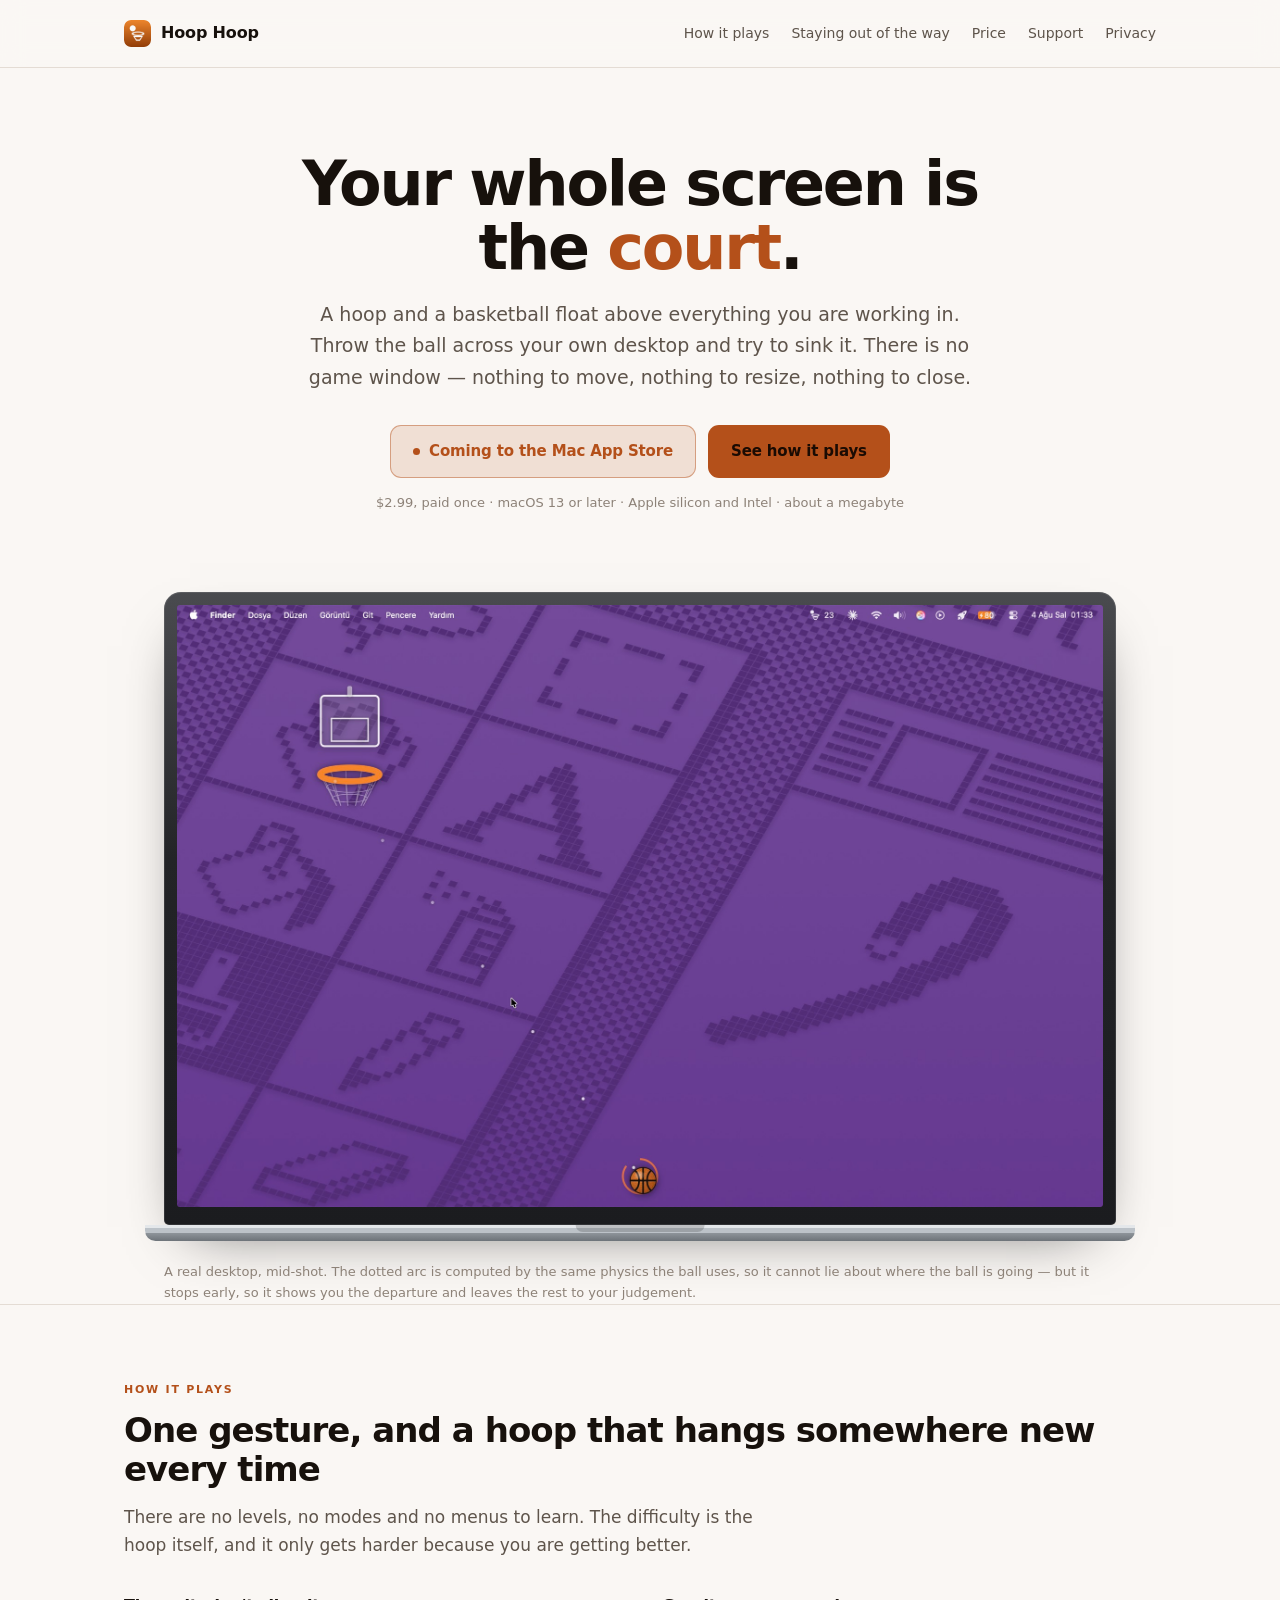
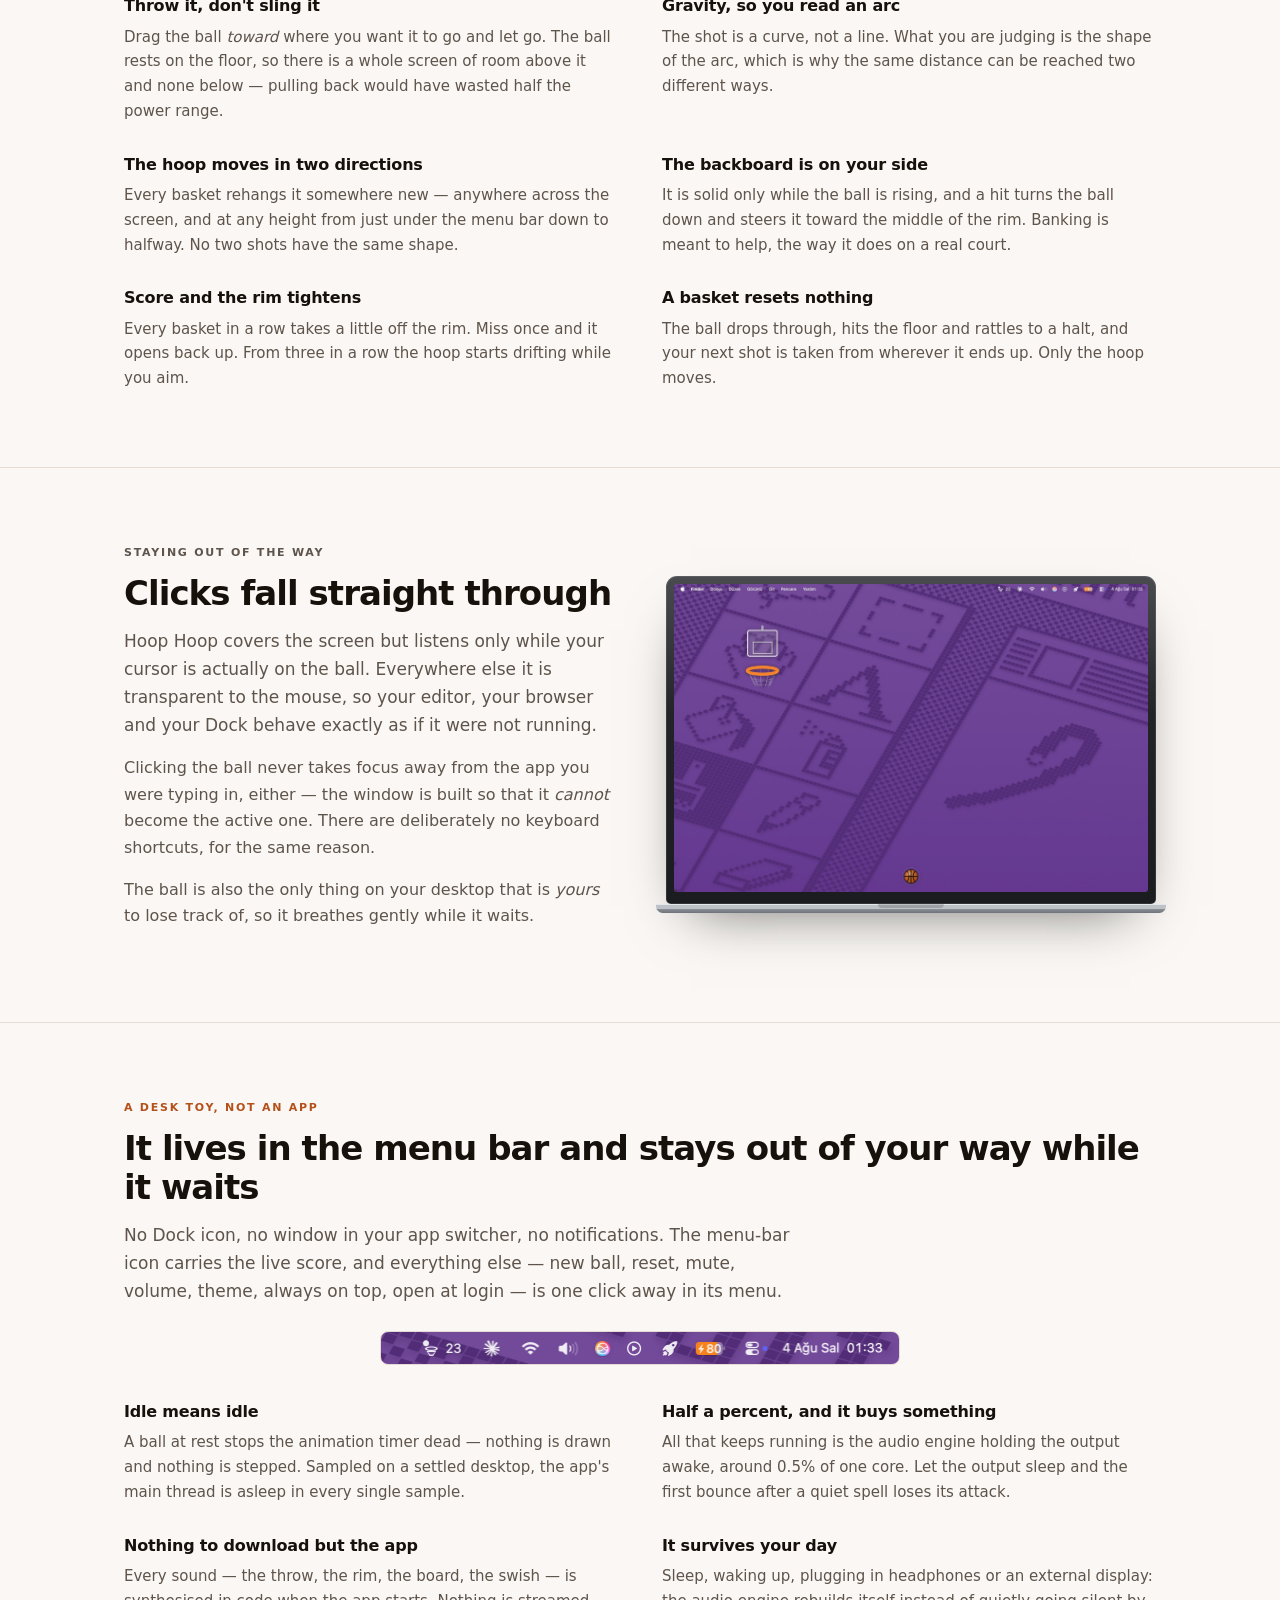
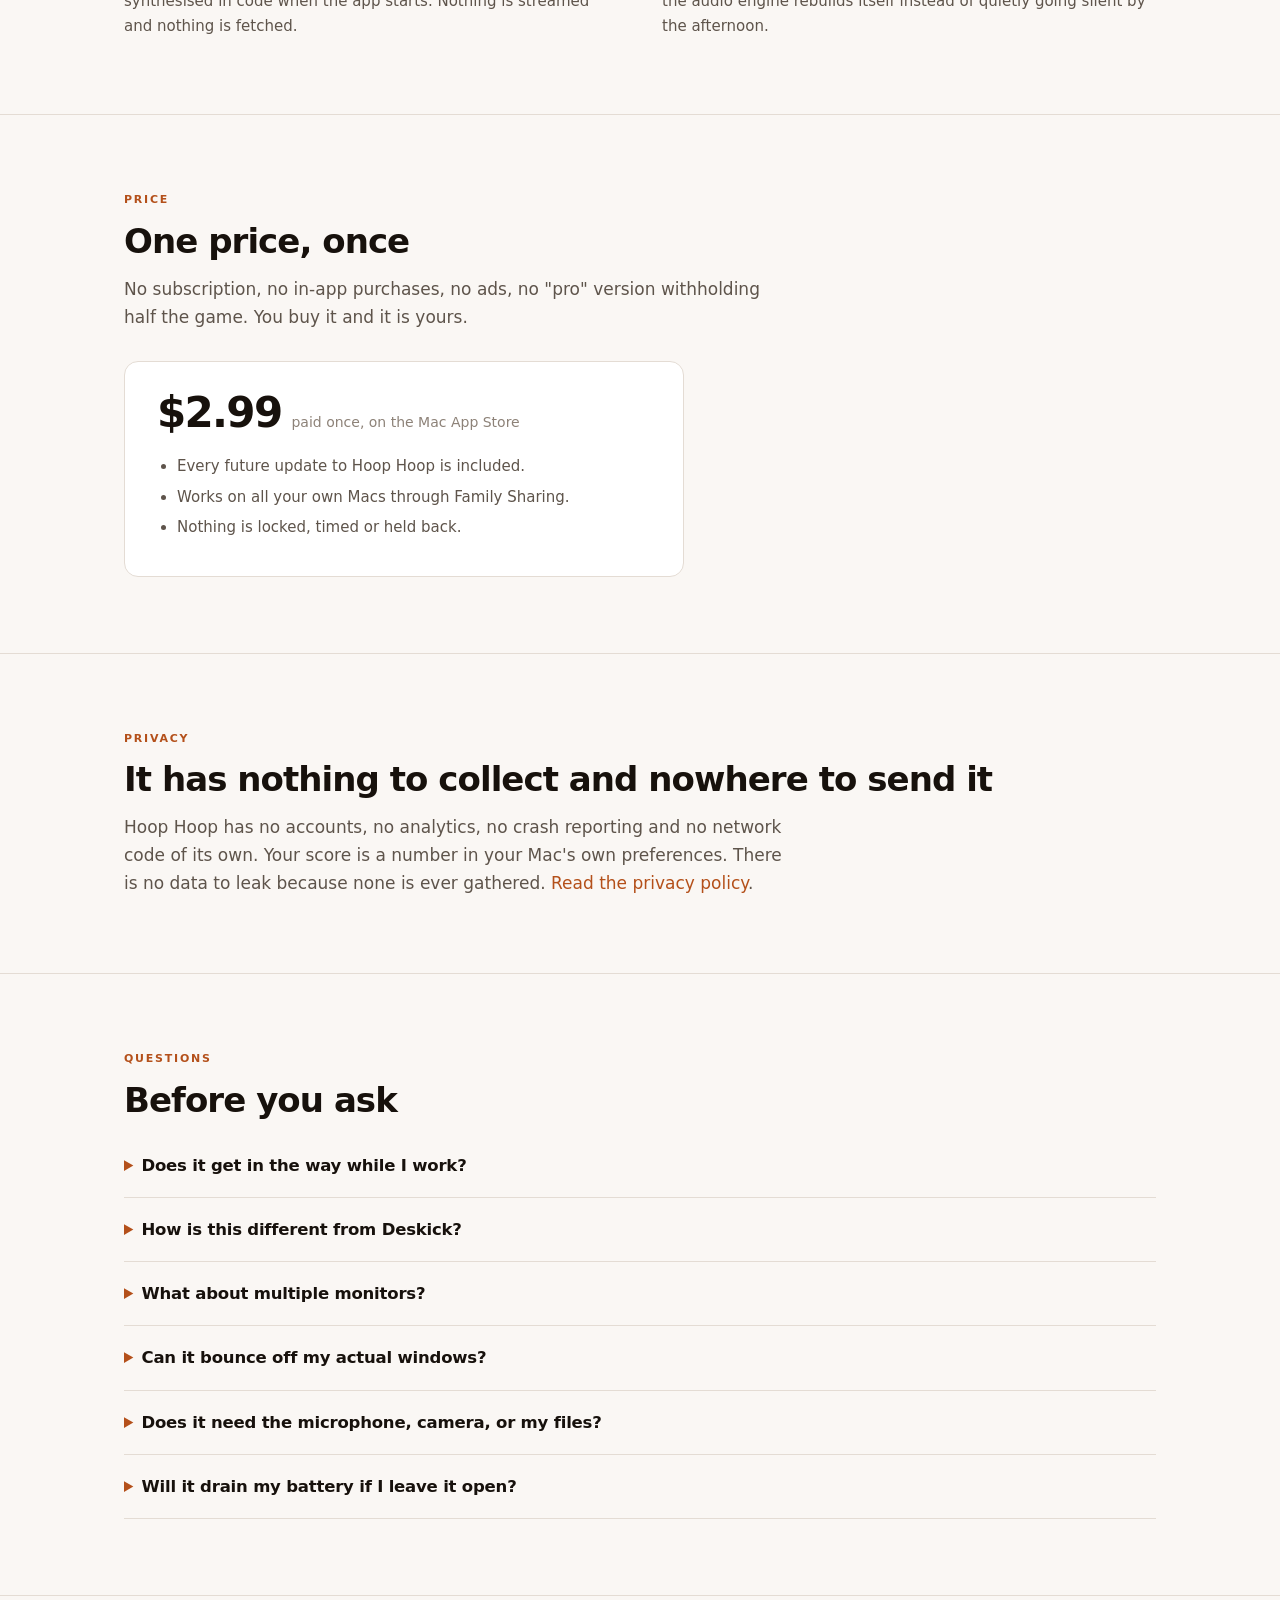
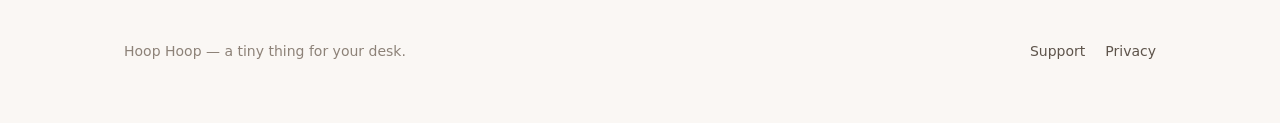
==== index.html @ c16d5950 "Site: sync from the app repository (00da68d)" ====
<!doctype html>
<html lang="en">
<head>
<meta charset="utf-8">
<meta name="viewport" content="width=device-width, initial-scale=1">
<meta name="darkreader-lock">
<title>Hoop Hoop — a basket on your desk</title>
<meta name="description" content="A hoop and a basketball that float over your Mac desktop. Throw the ball at the hoop and try to score. Clicks fall straight through to whatever you were working in.">
<meta property="og:title" content="Hoop Hoop — a basket on your desk">
<meta property="og:description" content="Your whole screen is the court. A tiny macOS desk toy that never gets in the way.">
<link rel="icon" href="img/appicon.png">
<link rel="stylesheet" href="style.css">
</head>
<body>

<header>
  <div class="wrap">
    <a class="wordmark" href="./"><img src="img/appicon.png" alt="">Hoop Hoop</a>
    <nav>
      <a href="#how">How it plays</a>
      <a href="#quiet">Staying out of the way</a>
      <a href="#price">Price</a>
      <a href="support.html">Support</a>
      <a href="privacy.html">Privacy</a>
    </nav>
  </div>
</header>

<main>

<div class="wrap hero">
  <h1>Your whole screen is the <em>court</em>.</h1>
  <p class="lede">
    A hoop and a basketball float above everything you are working in. Throw the ball across your own
    desktop and try to sink it. There is no game window — nothing to move, nothing to resize, nothing
    to close.
  </p>
  <div class="cta">
    <span class="btn btn-soon">Coming to the Mac App Store</span>
    <a class="btn btn-primary" href="#how">See how it plays</a>
  </div>
  <p class="cta-note">$2.99, paid once · macOS 13 or later · Apple silicon and Intel · about a megabyte</p>
</div>

<div class="wrap stage">
  <figure>
    <div class="mac">
      <div class="mac-lid">
        <img class="shot" src="img/hero.jpg" alt="A clean Mac desktop with a basketball hoop hanging at the upper left and the ball resting at the bottom centre mid-throw, ringed in orange, a dotted arc running diagonally from the ball toward the hoop.">
      </div>
      <div class="mac-base"></div>
    </div>
    <figcaption>
      A real desktop, mid-shot. The dotted arc is computed by the same physics the ball uses, so it
      cannot lie about where the ball is going — but it stops early, so it shows you the departure and
      leaves the rest to your judgement.
    </figcaption>
  </figure>
</div>

<section id="how">
  <div class="wrap">
    <p class="eyebrow">How it plays</p>
    <h2>One gesture, and a hoop that hangs somewhere new every time</h2>
    <p>
      There are no levels, no modes and no menus to learn. The difficulty is the hoop itself, and it
      only gets harder because you are getting better.
    </p>

    <ul class="points">
      <li>
        <h3>Throw it, don't sling it</h3>
        <p>Drag the ball <em>toward</em> where you want it to go and let go. The ball rests on the floor,
           so there is a whole screen of room above it and none below — pulling back would have wasted
           half the power range.</p>
      </li>
      <li>
        <h3>Gravity, so you read an arc</h3>
        <p>The shot is a curve, not a line. What you are judging is the shape of the arc, which is why
           the same distance can be reached two different ways.</p>
      </li>
      <li>
        <h3>The hoop moves in two directions</h3>
        <p>Every basket rehangs it somewhere new — anywhere across the screen, and at any height from
           just under the menu bar down to halfway. No two shots have the same shape.</p>
      </li>
      <li>
        <h3>The backboard is on your side</h3>
        <p>It is solid only while the ball is rising, and a hit turns the ball down and steers it toward
           the middle of the rim. Banking is meant to help, the way it does on a real court.</p>
      </li>
      <li>
        <h3>Score and the rim tightens</h3>
        <p>Every basket in a row takes a little off the rim. Miss once and it opens back up. From three
           in a row the hoop starts drifting while you aim.</p>
      </li>
      <li>
        <h3>A basket resets nothing</h3>
        <p>The ball drops through, hits the floor and rattles to a halt, and your next shot is taken from
           wherever it ends up. Only the hoop moves.</p>
      </li>
    </ul>
  </div>
</section>

<section id="quiet">
  <div class="wrap feature">
    <div class="feature-text">
      <p class="eyebrow">Staying out of the way</p>
      <h2>Clicks fall straight through</h2>
      <p>
        Hoop Hoop covers the screen but listens only while your cursor is actually on the ball.
        Everywhere else it is transparent to the mouse, so your editor, your browser and your Dock
        behave exactly as if it were not running.
      </p>
      <p>
        Clicking the ball never takes focus away from the app you were typing in, either — the window is
        built so that it <em>cannot</em> become the active one. There are deliberately no keyboard
        shortcuts, for the same reason.
      </p>
      <p>
        The ball is also the only thing on your desktop that is <em>yours</em> to lose track of, so it
        breathes gently while it waits.
      </p>
    </div>
    <figure>
      <div class="mac">
        <div class="mac-lid">
          <img class="shot" src="img/idle.jpg" alt="The hoop hanging quietly at the upper left of an otherwise empty desktop, the ball at rest along the bottom edge.">
        </div>
        <div class="mac-base"></div>
      </div>
    </figure>
  </div>
</section>

<section id="desk">
  <div class="wrap">
    <p class="eyebrow">A desk toy, not an app</p>
    <h2>It lives in the menu bar and stays out of your way while it waits</h2>
    <p>
      No Dock icon, no window in your app switcher, no notifications. The menu-bar icon carries the live
      score, and everything else — new ball, reset, mute, volume, theme, always on top, open at login —
      is one click away in its menu.
    </p>
    <img class="menubar-shot" src="img/menubar-shot.png" alt="A slice of the real macOS menu bar: the Hoop Hoop icon carrying a score of 23, sitting among the other menu-bar items alongside the battery and the clock.">

    <ul class="points">
      <li>
        <h3>Idle means idle</h3>
        <p>A ball at rest stops the animation timer dead — nothing is drawn and nothing is stepped.
           Sampled on a settled desktop, the app's main thread is asleep in every single sample.</p>
      </li>
      <li>
        <h3>Half a percent, and it buys something</h3>
        <p>All that keeps running is the audio engine holding the output awake, around 0.5% of one core.
           Let the output sleep and the first bounce after a quiet spell loses its attack.</p>
      </li>
      <li>
        <h3>Nothing to download but the app</h3>
        <p>Every sound — the throw, the rim, the board, the swish — is synthesised in code when the app
           starts. Nothing is streamed and nothing is fetched.</p>
      </li>
      <li>
        <h3>It survives your day</h3>
        <p>Sleep, waking up, plugging in headphones or an external display: the audio engine rebuilds
           itself instead of quietly going silent by the afternoon.</p>
      </li>
    </ul>
  </div>
</section>

<section id="price">
  <div class="wrap">
    <p class="eyebrow">Price</p>
    <h2>One price, once</h2>
    <p>
      No subscription, no in-app purchases, no ads, no "pro" version withholding half the game. You buy
      it and it is yours.
    </p>
    <div class="price-card">
      <div class="price-tag">
        <span class="amount">$2.99</span>
        <span class="once">paid once, on the Mac App Store</span>
      </div>
      <ul>
        <li>Every future update to Hoop Hoop is included.</li>
        <li>Works on all your own Macs through Family Sharing.</li>
        <li>Nothing is locked, timed or held back.</li>
      </ul>
    </div>
  </div>
</section>

<section id="privacy-teaser">
  <div class="wrap">
    <p class="eyebrow">Privacy</p>
    <h2>It has nothing to collect and nowhere to send it</h2>
    <p>
      Hoop Hoop has no accounts, no analytics, no crash reporting and no network code of its own. Your
      score is a number in your Mac's own preferences. There is no data to leak because none is ever
      gathered. <a href="privacy.html">Read the privacy policy</a>.
    </p>
  </div>
</section>

<section id="faq">
  <div class="wrap">
    <p class="eyebrow">Questions</p>
    <h2>Before you ask</h2>

    <details>
      <summary>Does it get in the way while I work?</summary>
      <p>That is the one thing it is built not to do. Outside the ball it is transparent to the mouse, it
         cannot take keyboard focus, and it never raises itself over a full-screen app. If you want it
         gone for a while, Show / Hide is in the menu.</p>
    </details>
    <details>
      <summary>How is this different from Deskick?</summary>
      <p>Deskick is football on a flat pitch: you pull back and the goal slides sideways. Hoop Hoop has
         gravity, so you throw rather than sling, you read an arc rather than a line, and the hoop hangs
         at a different height every time. They share a shell, not a game.</p>
    </details>
    <details>
      <summary>What about multiple monitors?</summary>
      <p>Hoop Hoop plays on your main screen. If enough people want the ball to roam across displays,
         that is a fair thing to add — say so and it will get looked at.</p>
    </details>
    <details>
      <summary>Can it bounce off my actual windows?</summary>
      <p>No, and that is on purpose. Tracking every window's edges live would mean asking for accessibility
         permissions, and a small toy should not be demanding that kind of access.</p>
    </details>
    <details>
      <summary>Does it need the microphone, camera, or my files?</summary>
      <p>None of them. It asks for no permissions at all.</p>
    </details>
    <details>
      <summary>Will it drain my battery if I leave it open?</summary>
      <p>No. When the ball is at rest there is no timer running and nothing being redrawn — sampled on a
         settled desktop, the main thread is asleep in every sample. What is left is the audio engine
         keeping the output awake, about half a percent of one core, and that is what stops the first
         bounce after a quiet spell from arriving without its attack.</p>
    </details>
  </div>
</section>

</main>

<footer>
  <div class="wrap">
    <span>Hoop Hoop — a tiny thing for your desk.</span>
    <nav>
      <a href="support.html">Support</a>
      <a href="privacy.html">Privacy</a>
    </nav>
  </div>
</footer>

</body>
</html>
---- style.css ----
/* Hoop Hoop — landing page.
   Brand: the ball's own burnt orange over warm charcoal, taken straight out of the app's Skin struct
   rather than picked again by eye. Dark first, light supported; both are real designs, not one
   inverted. No framework, no build step, no external requests at all — the whole site is three HTML
   files, this stylesheet and four images, so it drops on any host and works straight off a disk.
   Structurally this is Deskick's stylesheet with one palette swapped; keeping the two siblings on the
   same skeleton is deliberate, so a fix to one is a fix to both. */

:root {
    --hoop:      #e4763a;
    --hoop-dim:  #c25c25;
    --bg:        #12100e;
    --bg-raise:  #1b1815;
    --bg-sink:   #0b0a09;
    --line:      #2b2621;
    --ink:       #f3efec;
    --ink-soft:  #a49a91;
    --ink-faint: #71695f;
    --radius:    14px;
    --page:      1080px;
}

@media (prefers-color-scheme: light) {
    :root {
        --bg:        #faf7f4;
        --bg-raise:  #ffffff;
        --bg-sink:   #efe9e3;
        --line:      #e4dcd4;
        --ink:       #17110c;
        --ink-soft:  #5e544b;
        --ink-faint: #8d8278;
        --hoop:      #b4501a;
        --hoop-dim:  #8c3c12;
    }
}

* { box-sizing: border-box; }
html { -webkit-text-size-adjust: 100%; }

body {
    margin: 0;
    background: var(--bg);
    color: var(--ink);
    font: 16px/1.65 -apple-system, BlinkMacSystemFont, "Segoe UI", Inter, system-ui, sans-serif;
    -webkit-font-smoothing: antialiased;
}

a { color: var(--hoop); text-decoration: none; }
a:hover { text-decoration: underline; }

.wrap { max-width: var(--page); margin: 0 auto; padding: 0 24px; }

/* ── header ─────────────────────────────────────────────────────────────── */
header {
    padding: 20px 0;
    border-bottom: 1px solid var(--line);
    position: sticky; top: 0;
    background: color-mix(in srgb, var(--bg) 88%, transparent);
    backdrop-filter: saturate(160%) blur(12px);
    z-index: 10;
}
header .wrap { display: flex; align-items: center; gap: 12px; }
.wordmark { display: flex; align-items: center; gap: 10px; font-weight: 650; letter-spacing: -0.01em; color: var(--ink); }
.wordmark:hover { text-decoration: none; }
.wordmark img { width: 27px; height: 27px; border-radius: 7px; flex: none; }
header nav { margin-left: auto; display: flex; gap: 22px; font-size: 14px; }
header nav a { color: var(--ink-soft); }
header nav a:hover { color: var(--ink); text-decoration: none; }

/* ── hero ───────────────────────────────────────────────────────────────── */
.hero { padding: 84px 0 20px; text-align: center; }
.hero h1 {
    margin: 0 auto 18px;
    max-width: 16ch;
    font-size: clamp(34px, 6.4vw, 62px);
    line-height: 1.04;
    letter-spacing: -0.035em;
    font-weight: 700;
}
.hero h1 em { font-style: normal; color: var(--hoop); }
.lede { margin: 0 auto; max-width: 55ch; font-size: clamp(16px, 2.1vw, 19px); color: var(--ink-soft); }

.cta { margin-top: 32px; display: flex; gap: 12px; justify-content: center; flex-wrap: wrap; }
.btn {
    display: inline-flex; align-items: center; gap: 9px;
    padding: 13px 22px; border-radius: 11px;
    font-size: 15px; font-weight: 600; letter-spacing: -0.01em;
    border: 1px solid transparent;
}
.btn-primary { background: var(--hoop); color: #1a0b03; }
.btn-primary:hover { background: var(--hoop-dim); text-decoration: none; }
.btn-ghost { border-color: var(--line); color: var(--ink); background: var(--bg-raise); }
.btn-ghost:hover { border-color: var(--ink-faint); text-decoration: none; }

/* Not-yet-shipping state. Dimming the whole button was unreadable — this keeps full contrast and says
   what it means instead. */
.btn-soon {
    background: color-mix(in srgb, var(--hoop) 14%, transparent);
    border-color: color-mix(in srgb, var(--hoop) 45%, transparent);
    color: var(--hoop);
    pointer-events: none;
}
.btn-soon::before {
    content: ""; width: 7px; height: 7px; border-radius: 50%;
    background: var(--hoop); flex: none;
}
.cta-note { margin-top: 14px; font-size: 13px; color: var(--ink-faint); }

/* The shot is the whole screen, because the whole screen is the game. */
.stage { margin: 46px auto 0; max-width: 1000px; }
.shot {
    width: 100%; height: auto; display: block;
    border-radius: var(--radius);
    border: 1px solid var(--line);
    box-shadow: 0 24px 50px -20px rgba(0,0,0,.55);
}

/* ── the machine ────────────────────────────────────────────────────────── */
/* A MacBook drawn in CSS rather than shipped as an image. These screenshots are of a whole desktop,
   and a whole desktop floating in a plain rectangle reads as a wallpaper until there is a laptop
   around it. Drawing it keeps the page's no-external-requests rule, costs no bytes, scales with the
   image and needs no second asset for dark mode. The two dimensions that matter are set as custom
   properties so the same markup works at hero size and at half width. */
.mac { margin: 0 auto; --bezel: 13px; --radius-lid: 17px; }
.mac-lid {
    background: linear-gradient(#4a4b4f, #232427 42%, #1b1c1f);
    padding: var(--bezel);
    padding-bottom: calc(var(--bezel) * 1.45);
    border-radius: var(--radius-lid) var(--radius-lid) 5px 5px;
    box-shadow: 0 28px 56px -26px rgba(0,0,0,.62), inset 0 0 0 1px rgba(255,255,255,.10);
}
.mac-lid .shot { border: 0; box-shadow: none; border-radius: 3px; }
/* The base is a little wider than the lid, which is most of what makes the silhouette read as a
   laptop at a glance. Held to 4% so it can never push the page into a horizontal scroll. */
.mac-base {
    width: 104%; margin-left: -2%;
    height: calc(var(--bezel) * 1.2);
    /* Hard stops rather than a smooth blend: the top face catching the light, then the front edge
       rolling away from it, is what gives the slab any thickness at this size. */
    background: linear-gradient(#e4e7ea 0 16%, #bcc2c8 16% 52%, #8d9399 52%, #6d7379);
    border-radius: 0 0 calc(var(--radius-lid) * 0.62) calc(var(--radius-lid) * 0.62);
    box-shadow: 0 16px 26px -14px rgba(0,0,0,.5);
    position: relative;
}
/* The thumb cutout on the front lip. */
.mac-base::after {
    content: ""; position: absolute; top: 0; left: 50%; transform: translateX(-50%);
    width: 13%; height: 44%;
    background: rgba(0,0,0,.17);
    border-radius: 0 0 7px 7px;
}
.feature .mac { --bezel: 8px; --radius-lid: 11px; }
.stage figcaption { margin-top: 20px; font-size: 13px; color: var(--ink-faint); }
figure { margin: 0; }

/* ── sections ───────────────────────────────────────────────────────────── */
section { padding: 76px 0; border-top: 1px solid var(--line); }
.eyebrow {
    margin: 0 0 12px; font-size: 11px; font-weight: 700;
    letter-spacing: .16em; text-transform: uppercase; color: var(--hoop);
}
h2 { margin: 0 0 14px; font-size: clamp(25px, 3.6vw, 34px); line-height: 1.15; letter-spacing: -0.028em; font-weight: 680; }
h2 + p { margin: 0; max-width: 62ch; color: var(--ink-soft); font-size: 17px; }

.feature { display: grid; grid-template-columns: 1fr 1fr; gap: 52px; align-items: center; }
.feature .shot { max-width: 100%; }
.feature-text p { color: var(--ink-soft); }

/* ── lists ──────────────────────────────────────────────────────────────── */
.points { margin: 34px 0 0; padding: 0; list-style: none; display: grid; grid-template-columns: repeat(2, 1fr); gap: 28px 44px; }
.points h3 { margin: 0 0 5px; font-size: 16px; letter-spacing: -0.012em; }
.points p { margin: 0; color: var(--ink-soft); font-size: 15px; }

/* A slice of the real menu bar rather than a tight crop around one icon: the point is that the toy
   sits in the row you already have, next to everything else, so the row has to be visible. Trimmed on
   the left, because the empty stretch out there was showing nothing, and centred so it sits over the
   middle of the two columns beneath it rather than hanging off the left edge. */
.menubar-shot {
    display: block; width: 100%; max-width: 520px; height: auto; margin: 26px auto 0;
    border-radius: 8px; border: 1px solid var(--line);
}

/* ── price ──────────────────────────────────────────────────────────────── */
.price-card {
    margin: 30px 0 0; padding: 30px 32px;
    background: var(--bg-raise); border: 1px solid var(--line); border-radius: var(--radius);
    max-width: 560px;
}
.price-tag { display: flex; align-items: baseline; gap: 10px; }
.price-tag .amount { font-size: 42px; font-weight: 700; letter-spacing: -0.04em; line-height: 1; }
.price-tag .once { color: var(--ink-faint); font-size: 14px; }
.price-card ul { margin: 20px 0 0; padding-left: 20px; }
.price-card li { color: var(--ink-soft); font-size: 15px; margin: 6px 0; }

kbd {
    display: inline-block; padding: 1px 6px; margin: 0 1px;
    border: 1px solid var(--line); border-bottom-width: 2px; border-radius: 5px;
    background: var(--bg-sink); font: 600 11.5px/1.7 ui-monospace, SFMono-Regular, Menlo, monospace;
    color: var(--ink-soft);
}

details { padding: 18px 0; border-bottom: 1px solid var(--line); }
details summary { cursor: pointer; font-weight: 600; font-size: 16.5px; letter-spacing: -0.012em; }
details summary::marker { color: var(--hoop); }
details p { margin: 10px 0 0; color: var(--ink-soft); }

/* ── footer ─────────────────────────────────────────────────────────────── */
footer { padding: 44px 0 60px; border-top: 1px solid var(--line); color: var(--ink-faint); font-size: 14px; }
footer .wrap { display: flex; gap: 24px; flex-wrap: wrap; align-items: center; }
footer nav { margin-left: auto; display: flex; gap: 20px; }
footer a { color: var(--ink-soft); }

/* ── prose pages (privacy, support) ─────────────────────────────────────── */
.prose { max-width: 66ch; padding: 62px 0 90px; }
.prose h1 { font-size: clamp(28px, 4.4vw, 40px); letter-spacing: -0.03em; margin: 0 0 8px; }
.prose .updated { margin: 0 0 34px; color: var(--ink-faint); font-size: 14px; }
.prose h2 { font-size: 20px; margin: 38px 0 10px; }
.prose p, .prose li { color: var(--ink-soft); }
.prose strong { color: var(--ink); }
.prose ul { padding-left: 20px; }

@media (max-width: 760px) {
    .feature, .points { grid-template-columns: 1fr; }
    .feature { gap: 30px; }
    section { padding: 56px 0; }
    .hero { padding: 58px 0 16px; }
    header nav { display: none; }
}
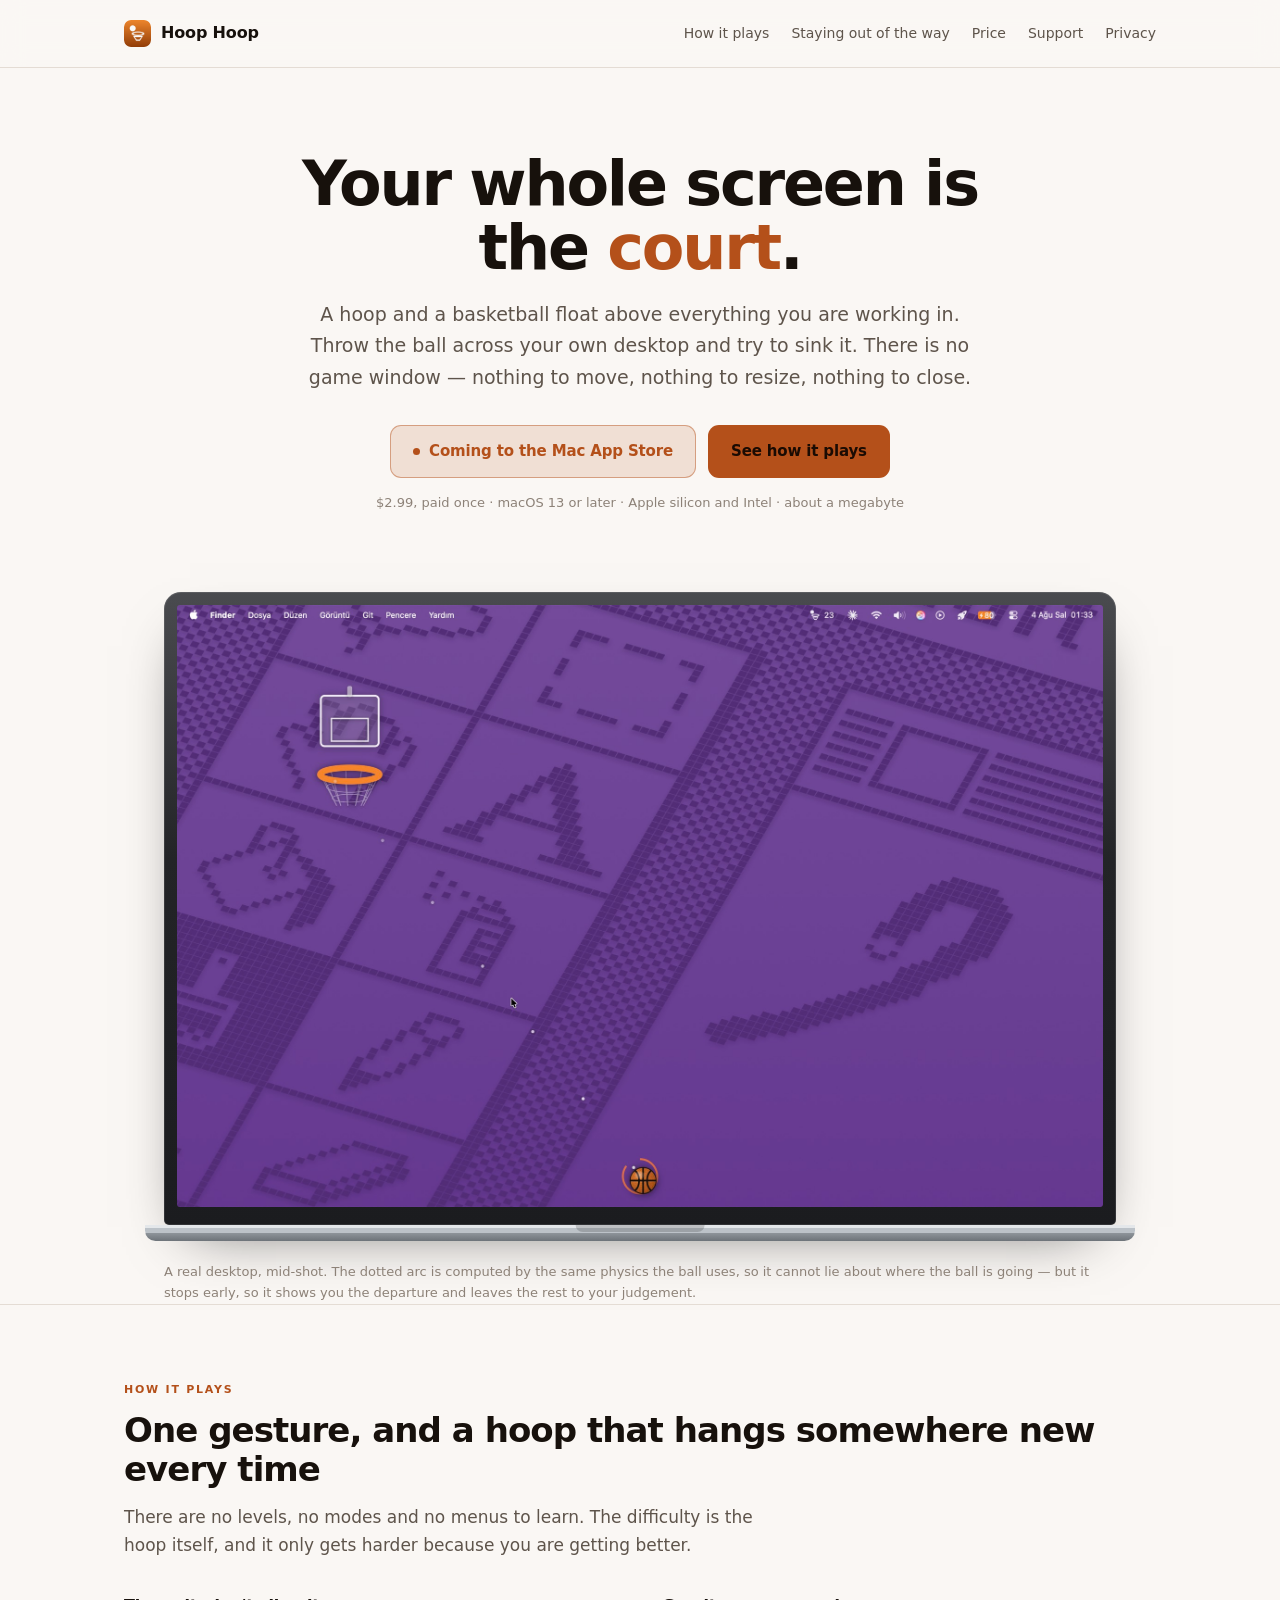
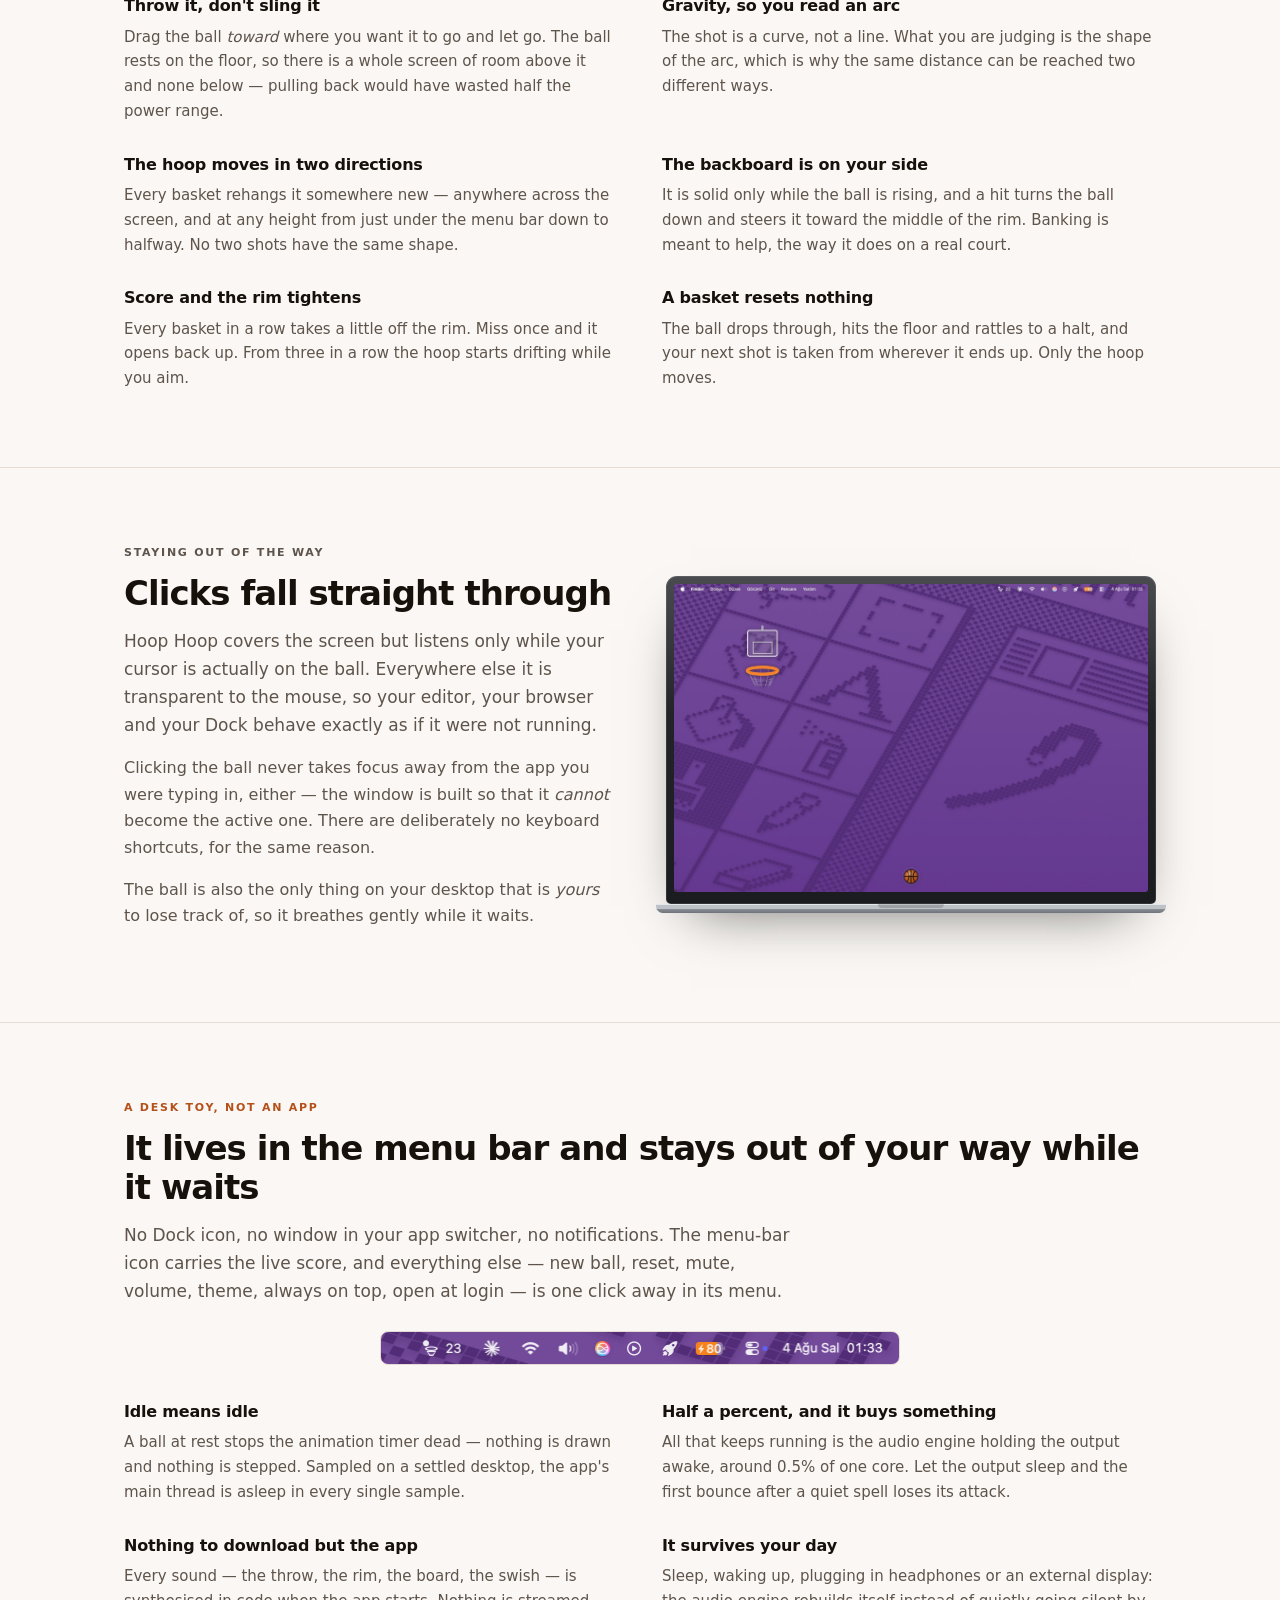
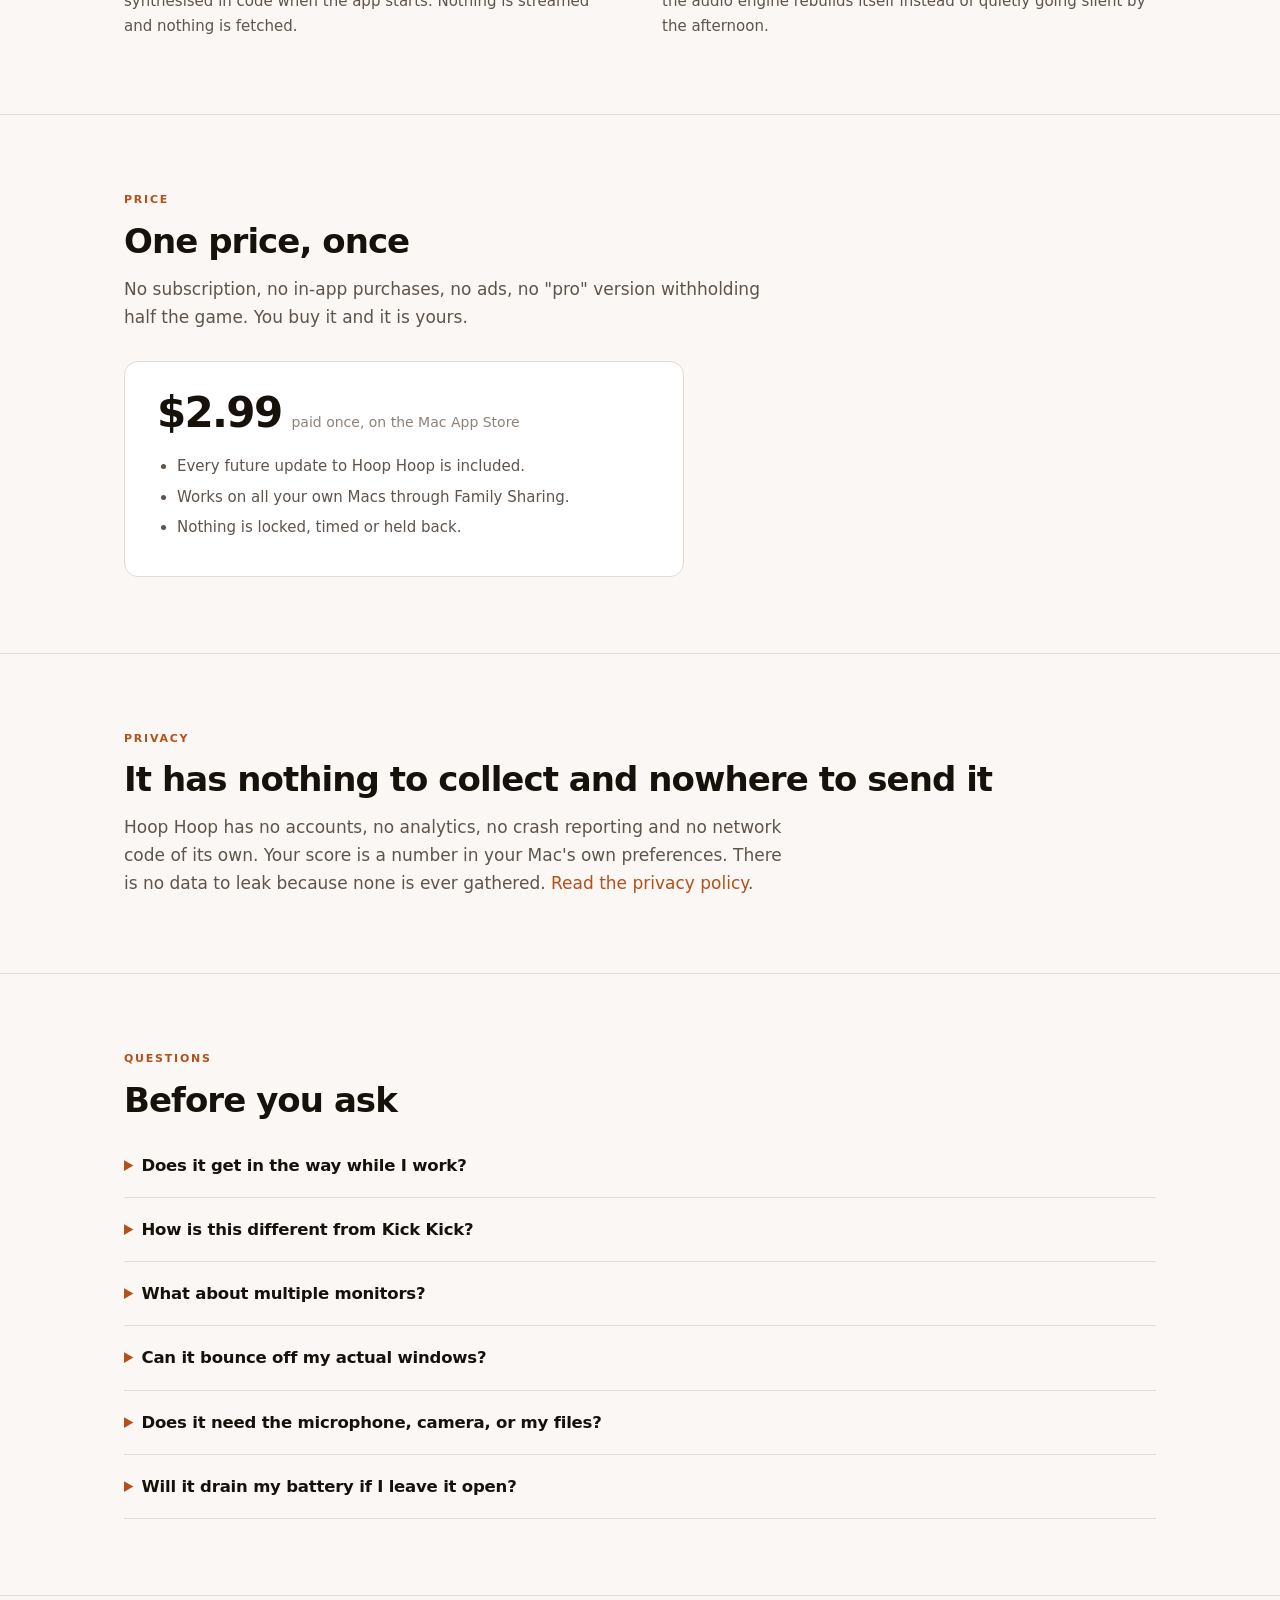
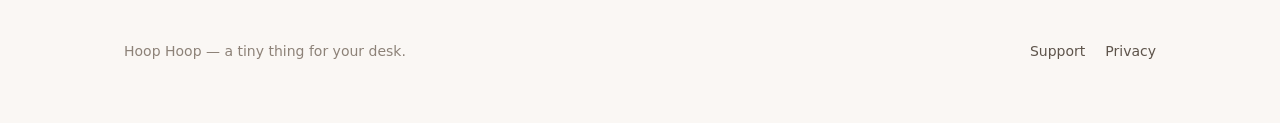
==== commit 4fd3275e: "Site: sync from the app repository (531dd79)" ====
--- a/index.html
+++ b/index.html
@@ -216,10 +216,11 @@
          gone for a while, Show / Hide is in the menu.</p>
     </details>
     <details>
-      <summary>How is this different from Deskick?</summary>
-      <p>Deskick is football on a flat pitch: you pull back and the goal slides sideways. Hoop Hoop has
-         gravity, so you throw rather than sling, you read an arc rather than a line, and the hoop hangs
-         at a different height every time. They share a shell, not a game.</p>
+      <summary>How is this different from Kick Kick?</summary>
+      <p>Kick Kick is football seen from above: the pitch is flat, there is no gravity, and the shot is a
+         straight line into a goal that drifts sideways. Hoop Hoop has gravity, so the shot is an arc you
+         have to read, and the hoop hangs at a different height every time as well as a different place.
+         They share a shell, not a game.</p>
     </details>
     <details>
       <summary>What about multiple monitors?</summary>
--- a/style.css
+++ b/style.css
@@ -3,7 +3,7 @@
    rather than picked again by eye. Dark first, light supported; both are real designs, not one
    inverted. No framework, no build step, no external requests at all — the whole site is three HTML
    files, this stylesheet and four images, so it drops on any host and works straight off a disk.
-   Structurally this is Deskick's stylesheet with one palette swapped; keeping the two siblings on the
+   Structurally this is Kick Kick's stylesheet with one palette swapped; keeping the two siblings on the
    same skeleton is deliberate, so a fix to one is a fix to both. */
 
 :root {
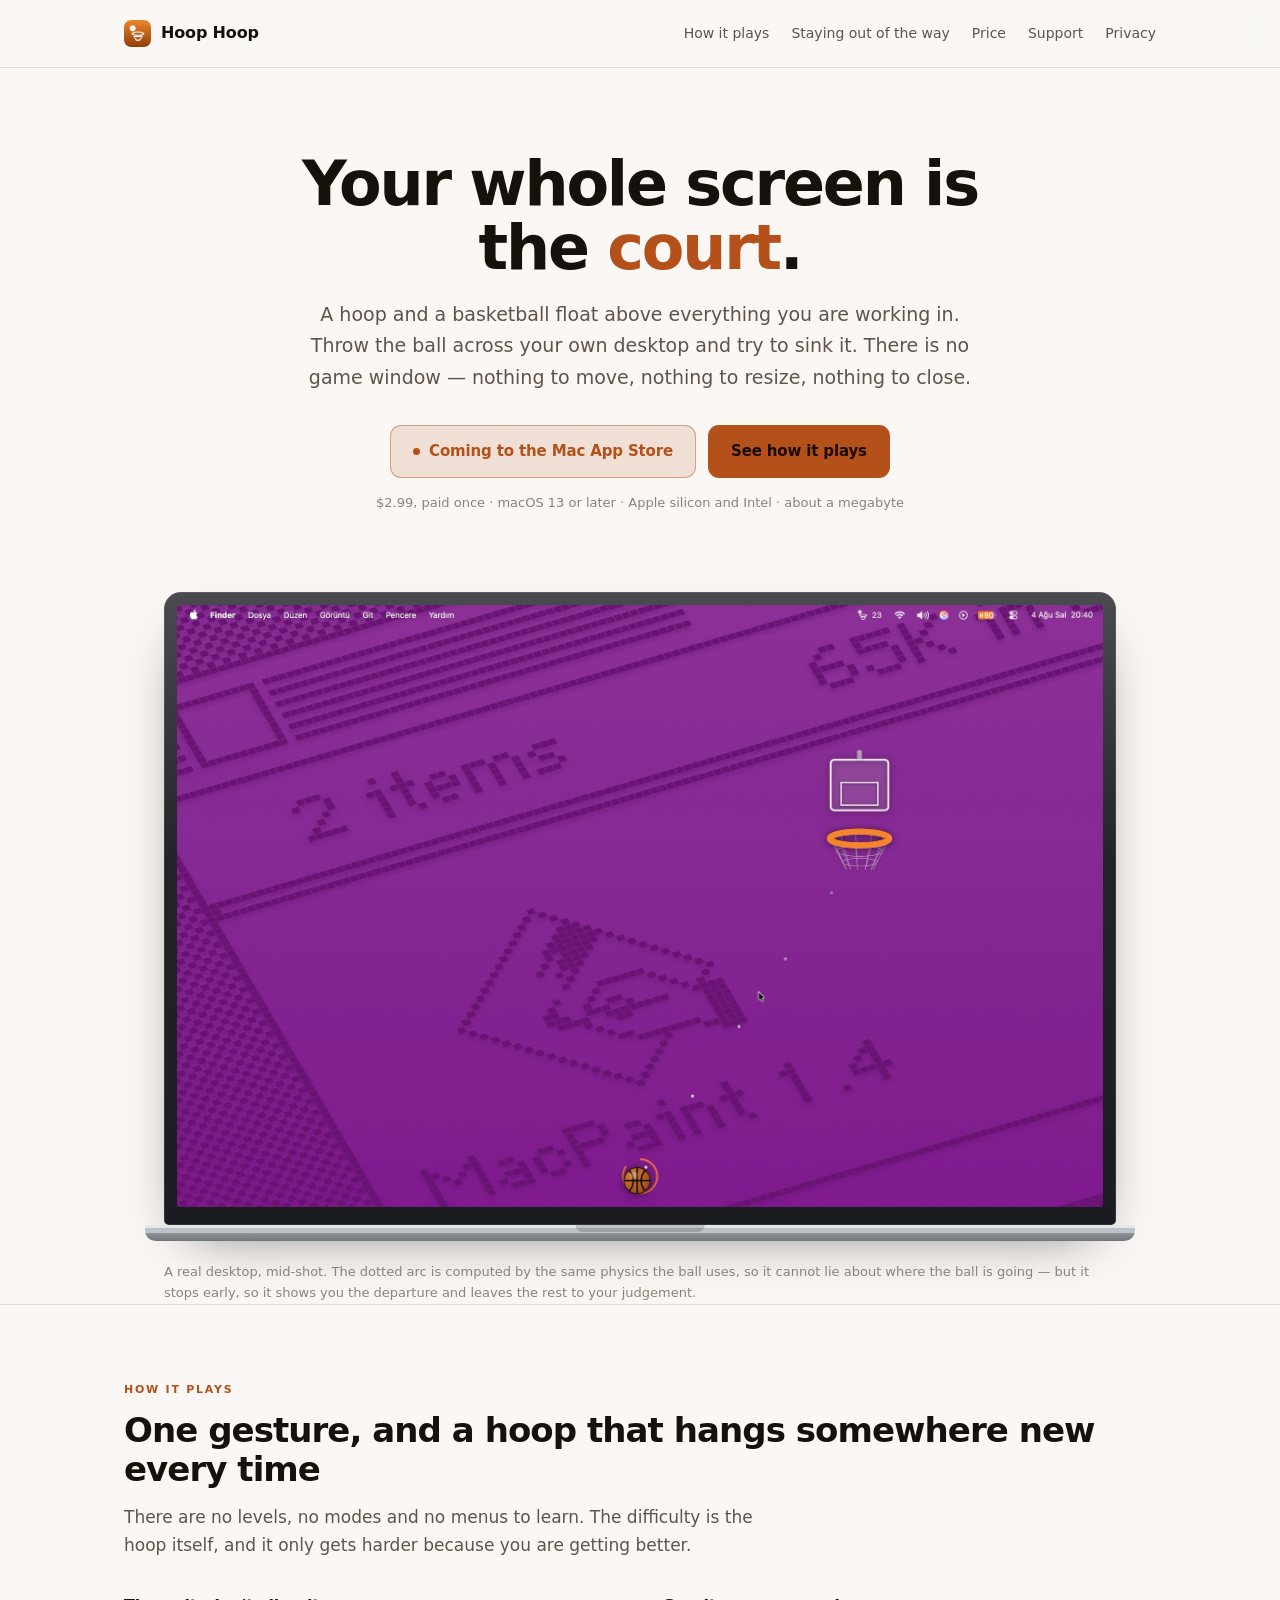
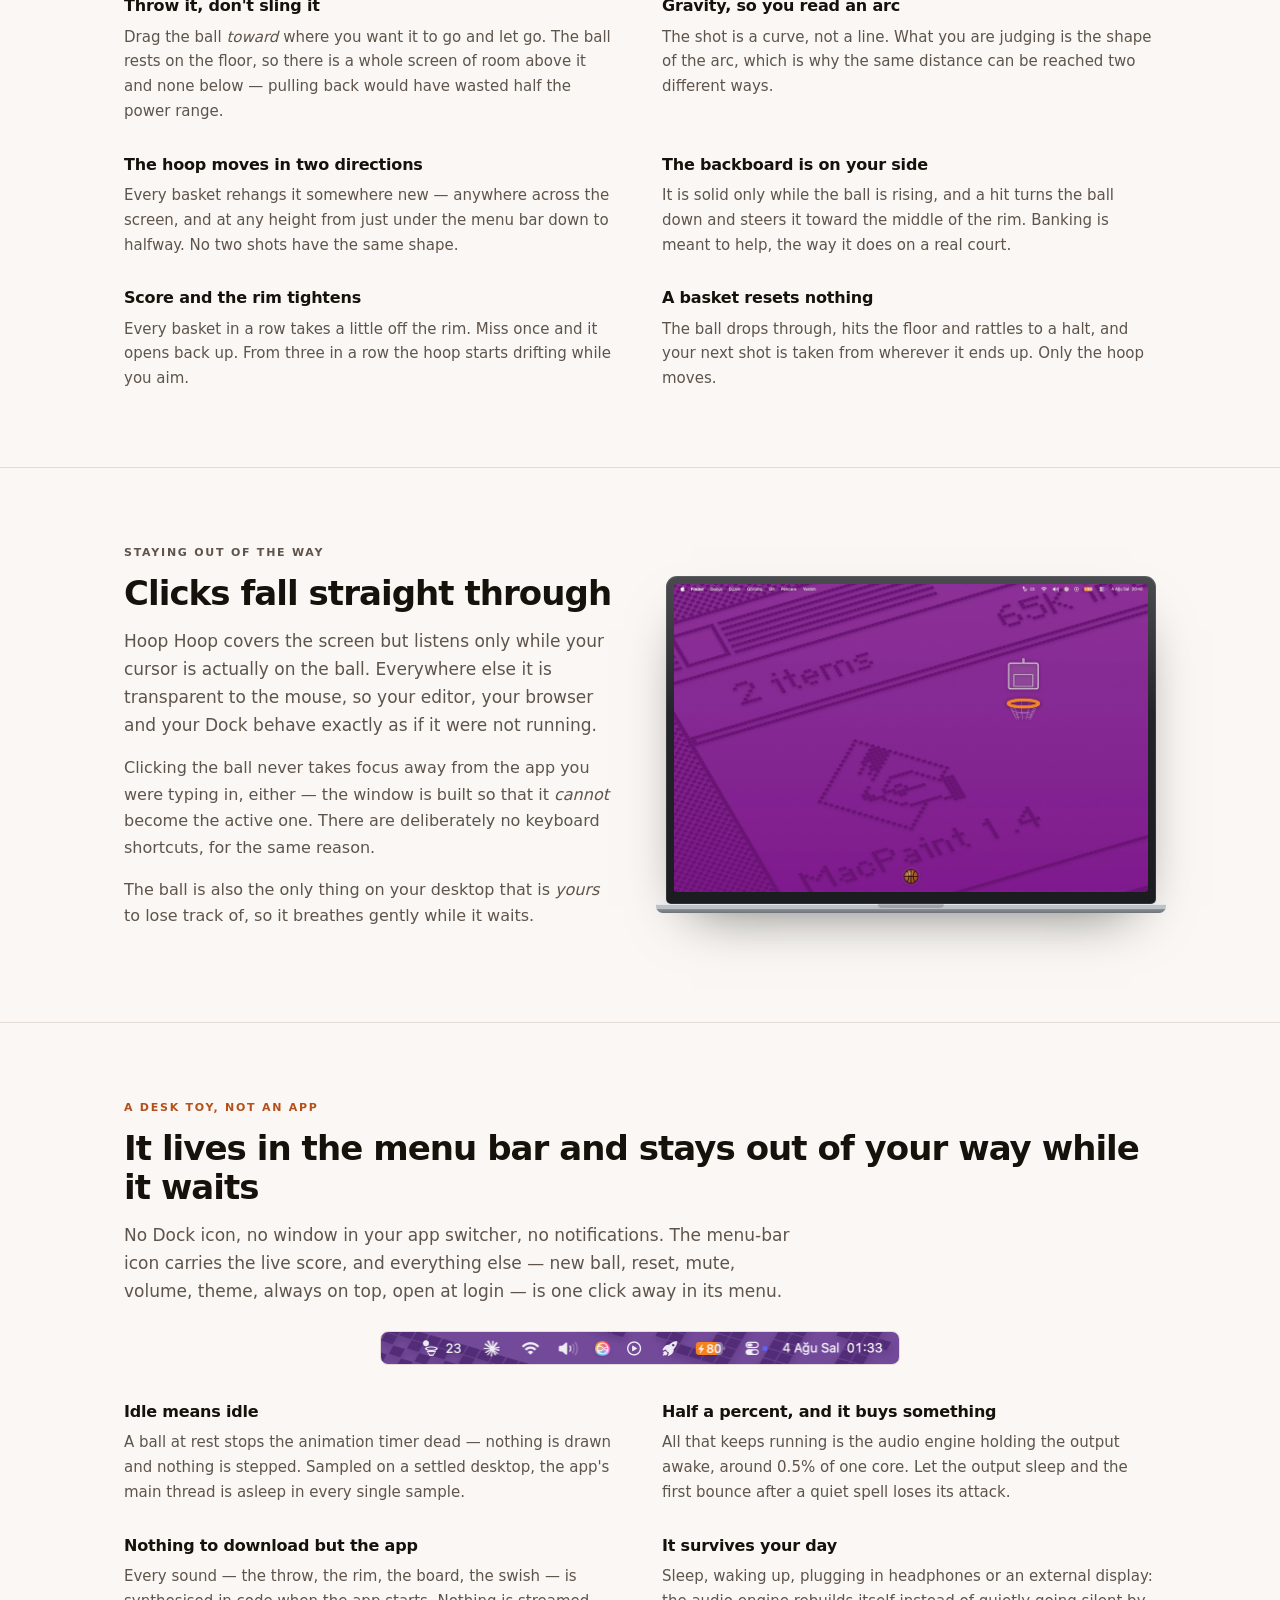
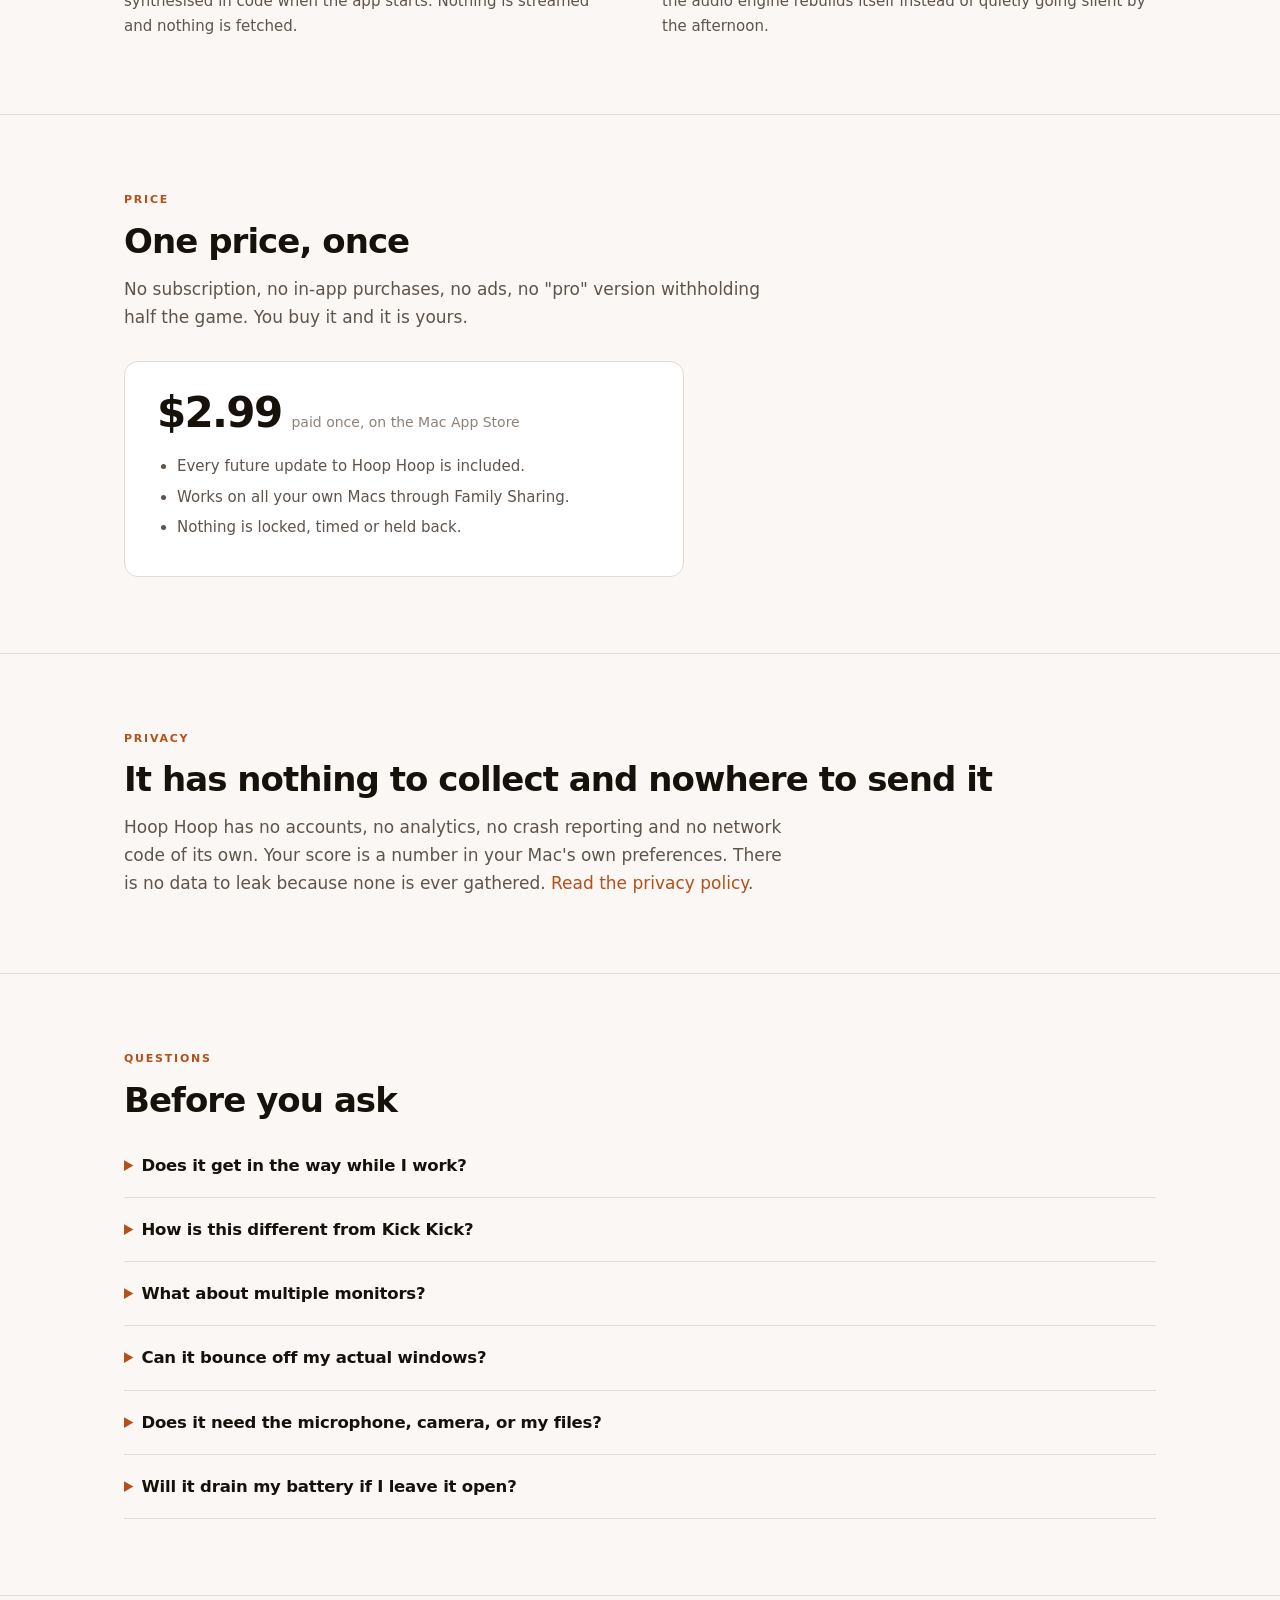
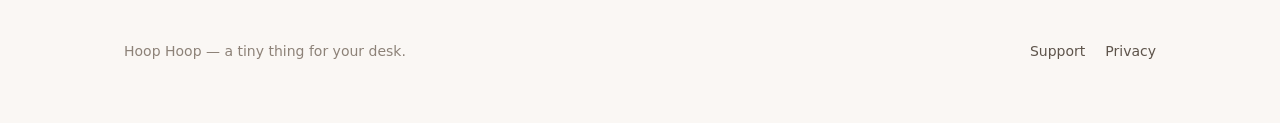
==== commit 518d87ca: "Site: sync from the app repository (6e66c7b)" ====
--- a/index.html
+++ b/index.html
@@ -46,7 +46,7 @@
   <figure>
     <div class="mac">
       <div class="mac-lid">
-        <img class="shot" src="img/hero.jpg" alt="A clean Mac desktop with a basketball hoop hanging at the upper left and the ball resting at the bottom centre mid-throw, ringed in orange, a dotted arc running diagonally from the ball toward the hoop.">
+        <img class="shot" src="img/hero.jpg" alt="A clean purple Mac desktop with a basketball hoop hanging on the right, partway down the screen, and the ball resting at the bottom centre mid-throw, ringed in orange, a dotted arc running diagonally from the ball up toward the hoop.">
       </div>
       <div class="mac-base"></div>
     </div>
@@ -126,7 +126,7 @@
     <figure>
       <div class="mac">
         <div class="mac-lid">
-          <img class="shot" src="img/idle.jpg" alt="The hoop hanging quietly at the upper left of an otherwise empty desktop, the ball at rest along the bottom edge.">
+          <img class="shot" src="img/idle.jpg" alt="The hoop hanging quietly on the right of an otherwise empty desktop, the ball at rest along the bottom edge.">
         </div>
         <div class="mac-base"></div>
       </div>
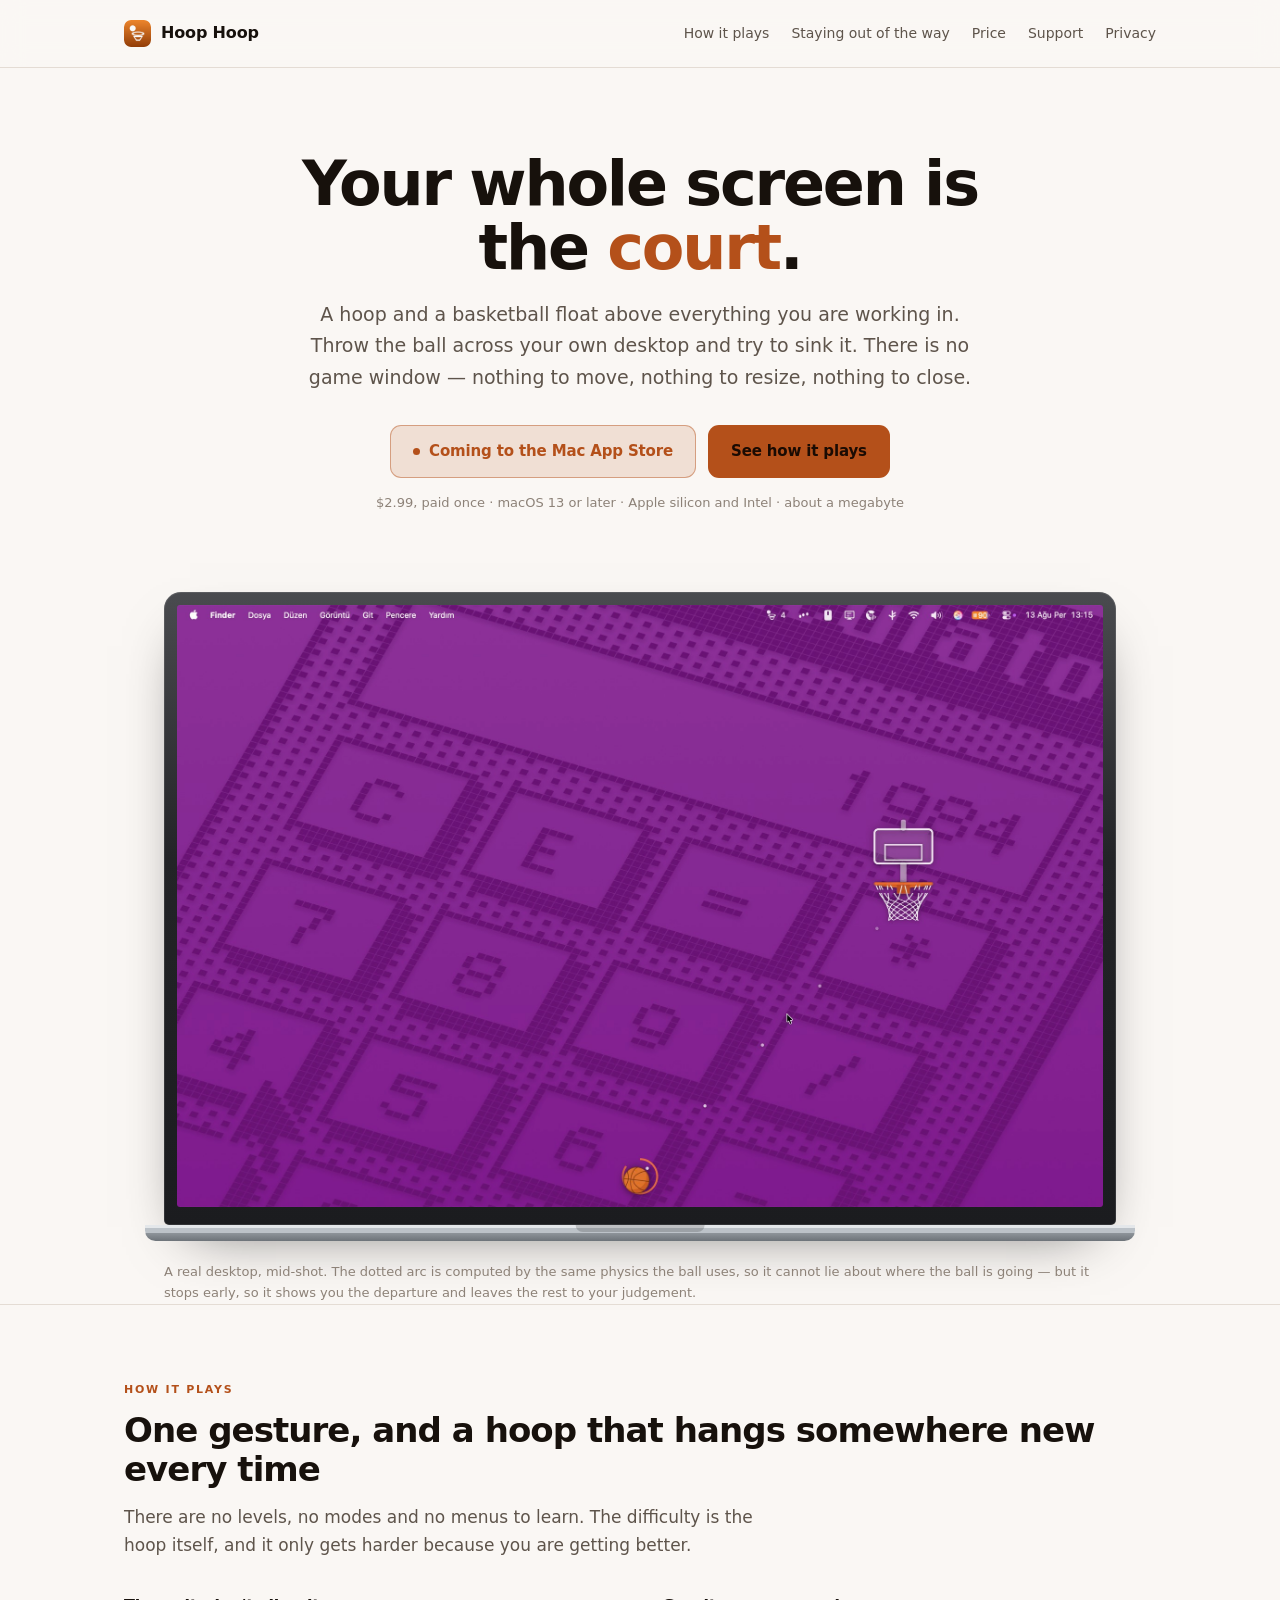
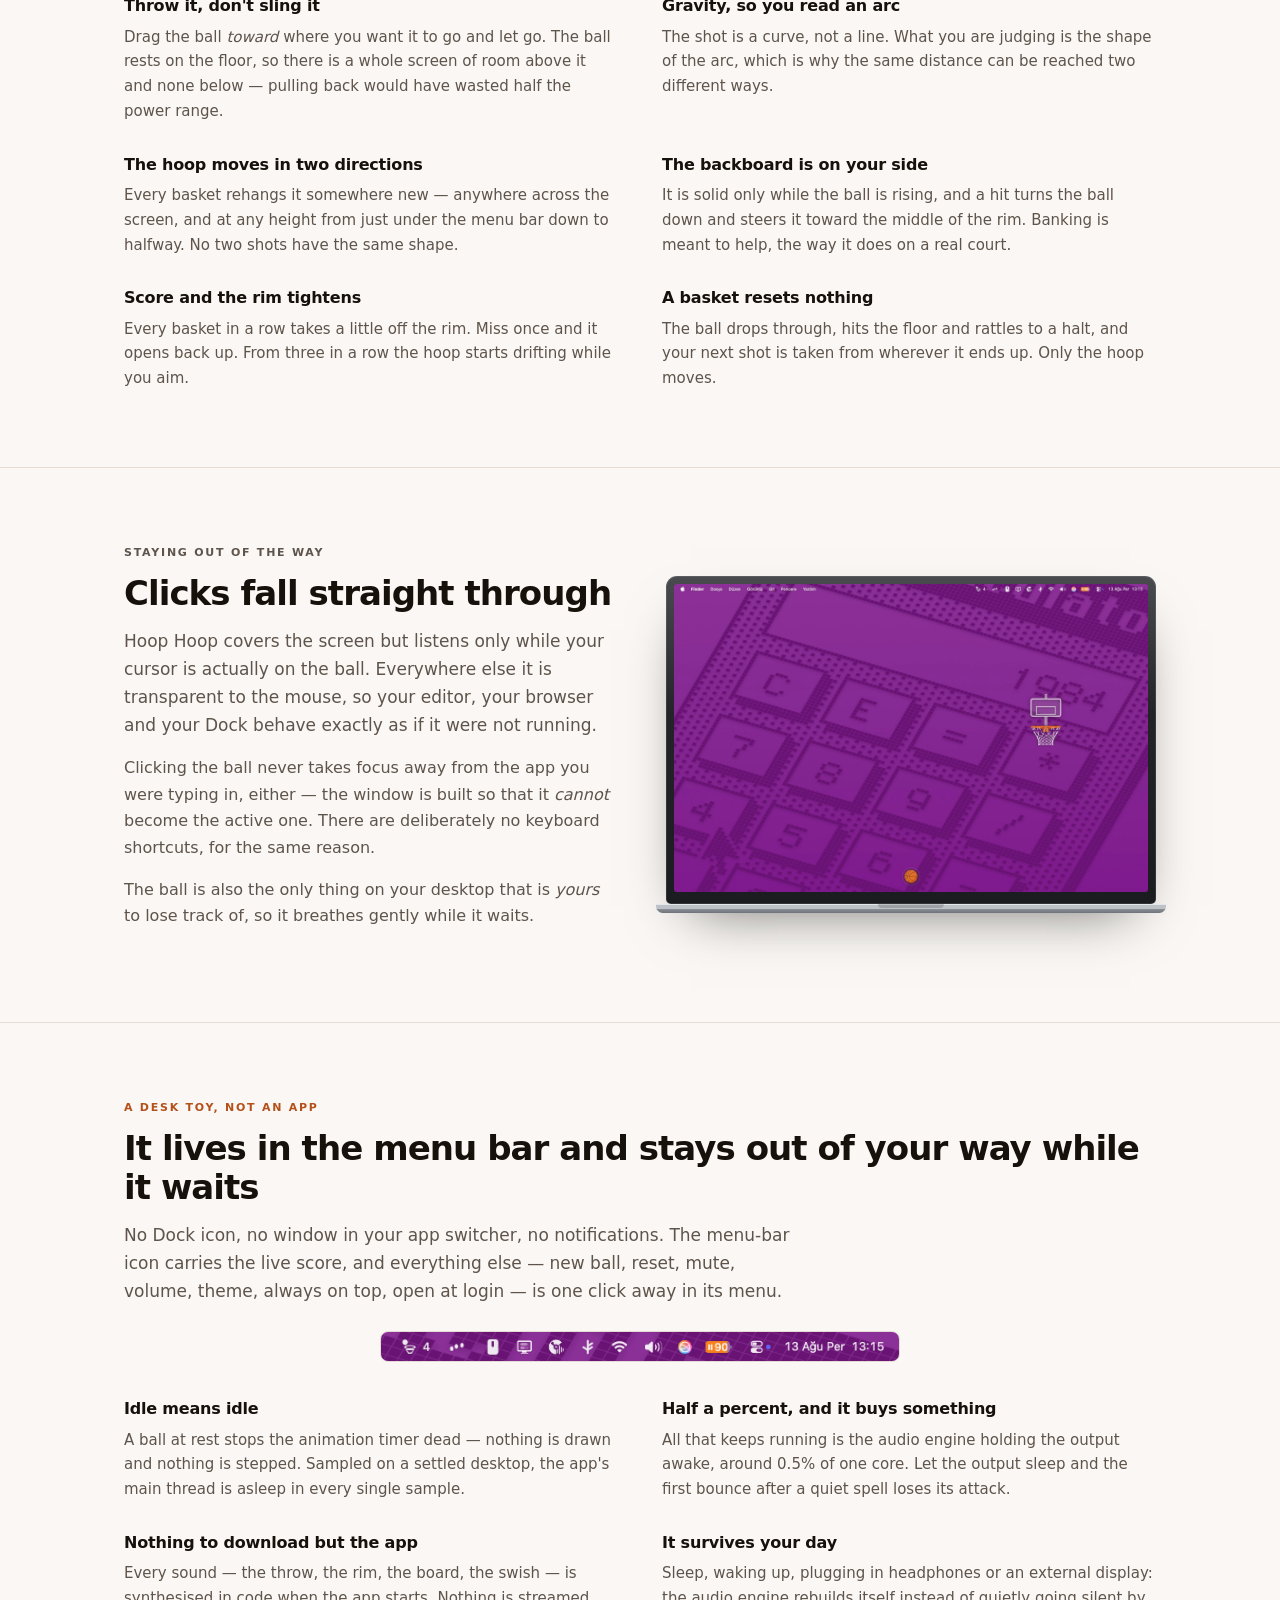
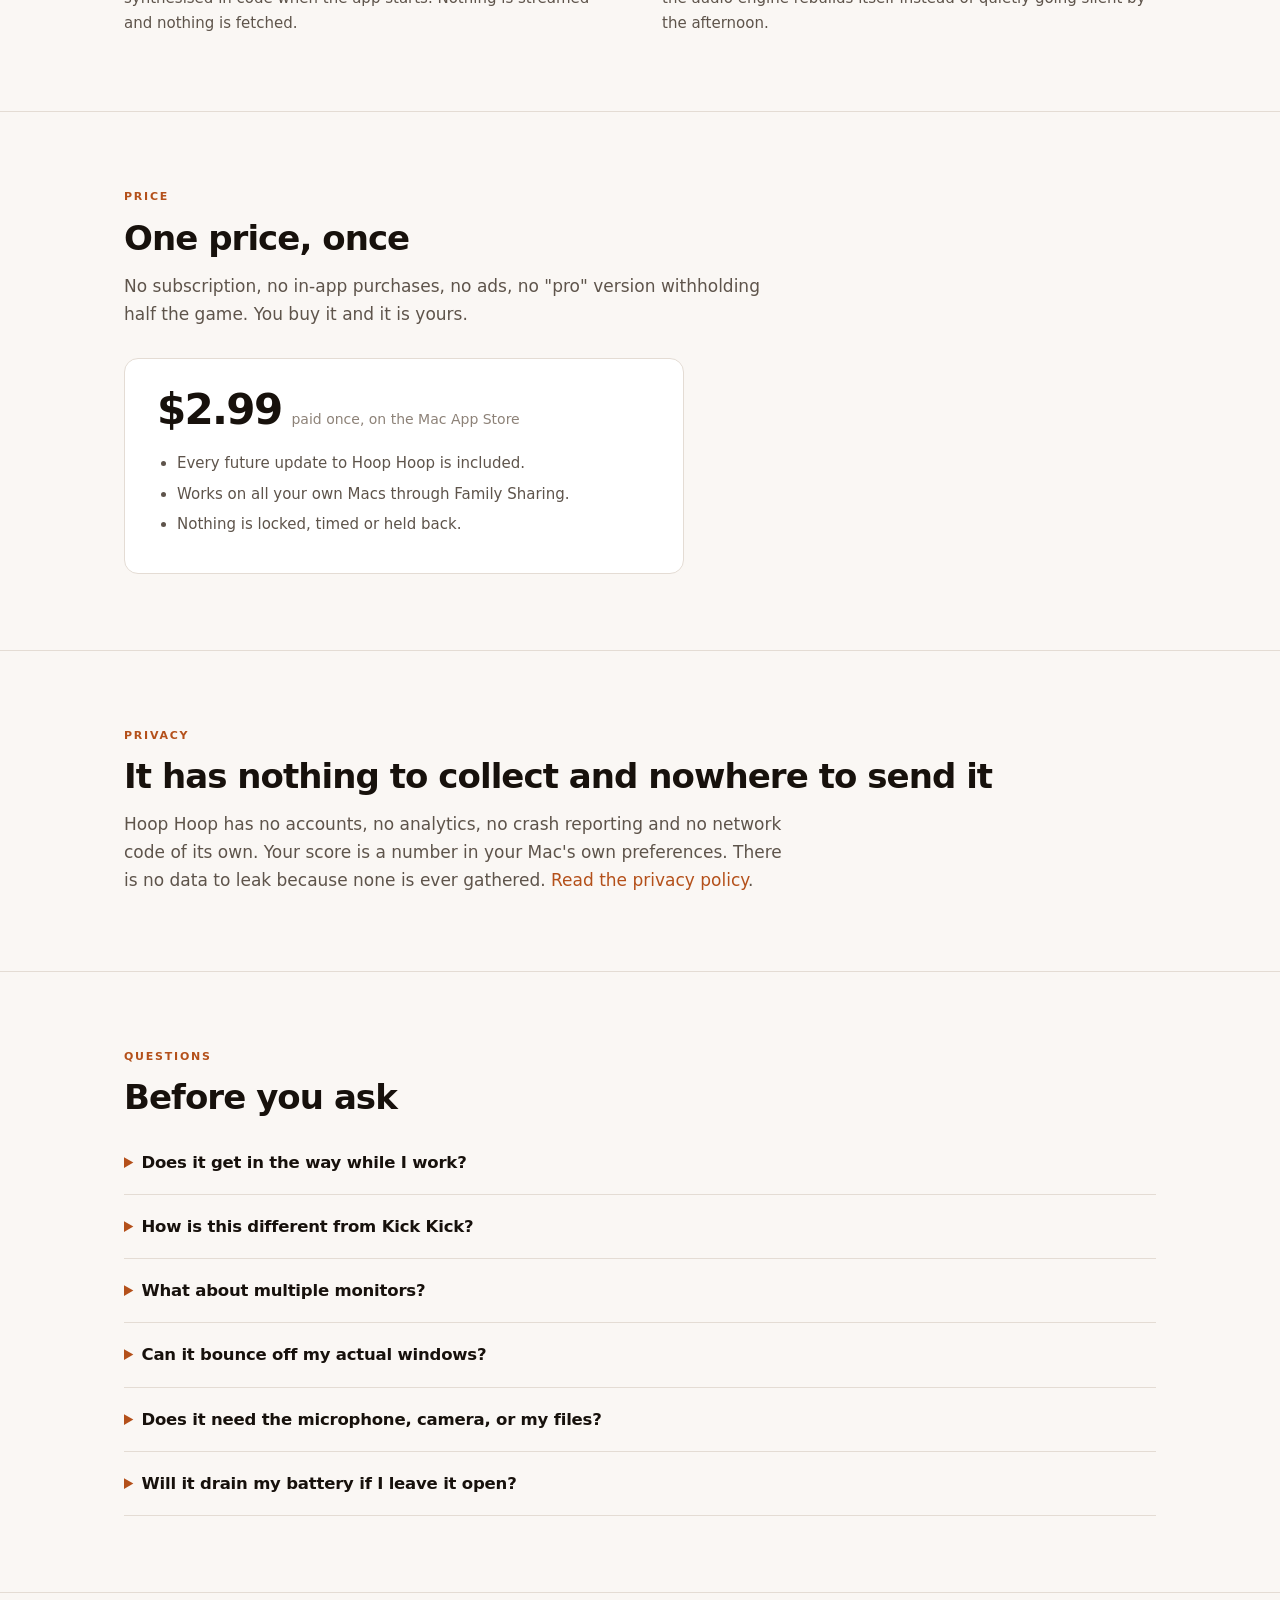
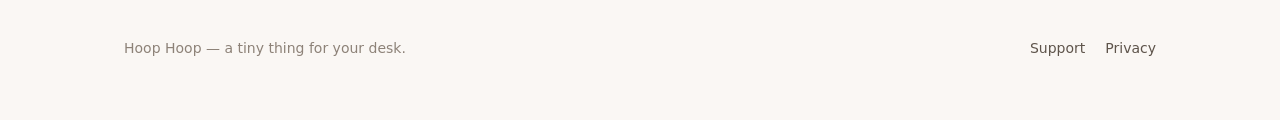
==== commit b46d88b3: "Site: sync from the app repository (3ae8fc3)" ====
--- a/index.html
+++ b/index.html
@@ -143,7 +143,7 @@
       score, and everything else — new ball, reset, mute, volume, theme, always on top, open at login —
       is one click away in its menu.
     </p>
-    <img class="menubar-shot" src="img/menubar-shot.png" alt="A slice of the real macOS menu bar: the Hoop Hoop icon carrying a score of 23, sitting among the other menu-bar items alongside the battery and the clock.">
+    <img class="menubar-shot" src="img/menubar-shot.png" alt="A slice of the real macOS menu bar: the Hoop Hoop icon carrying a score of 4, sitting among the other menu-bar items alongside the battery and the clock.">
 
     <ul class="points">
       <li>
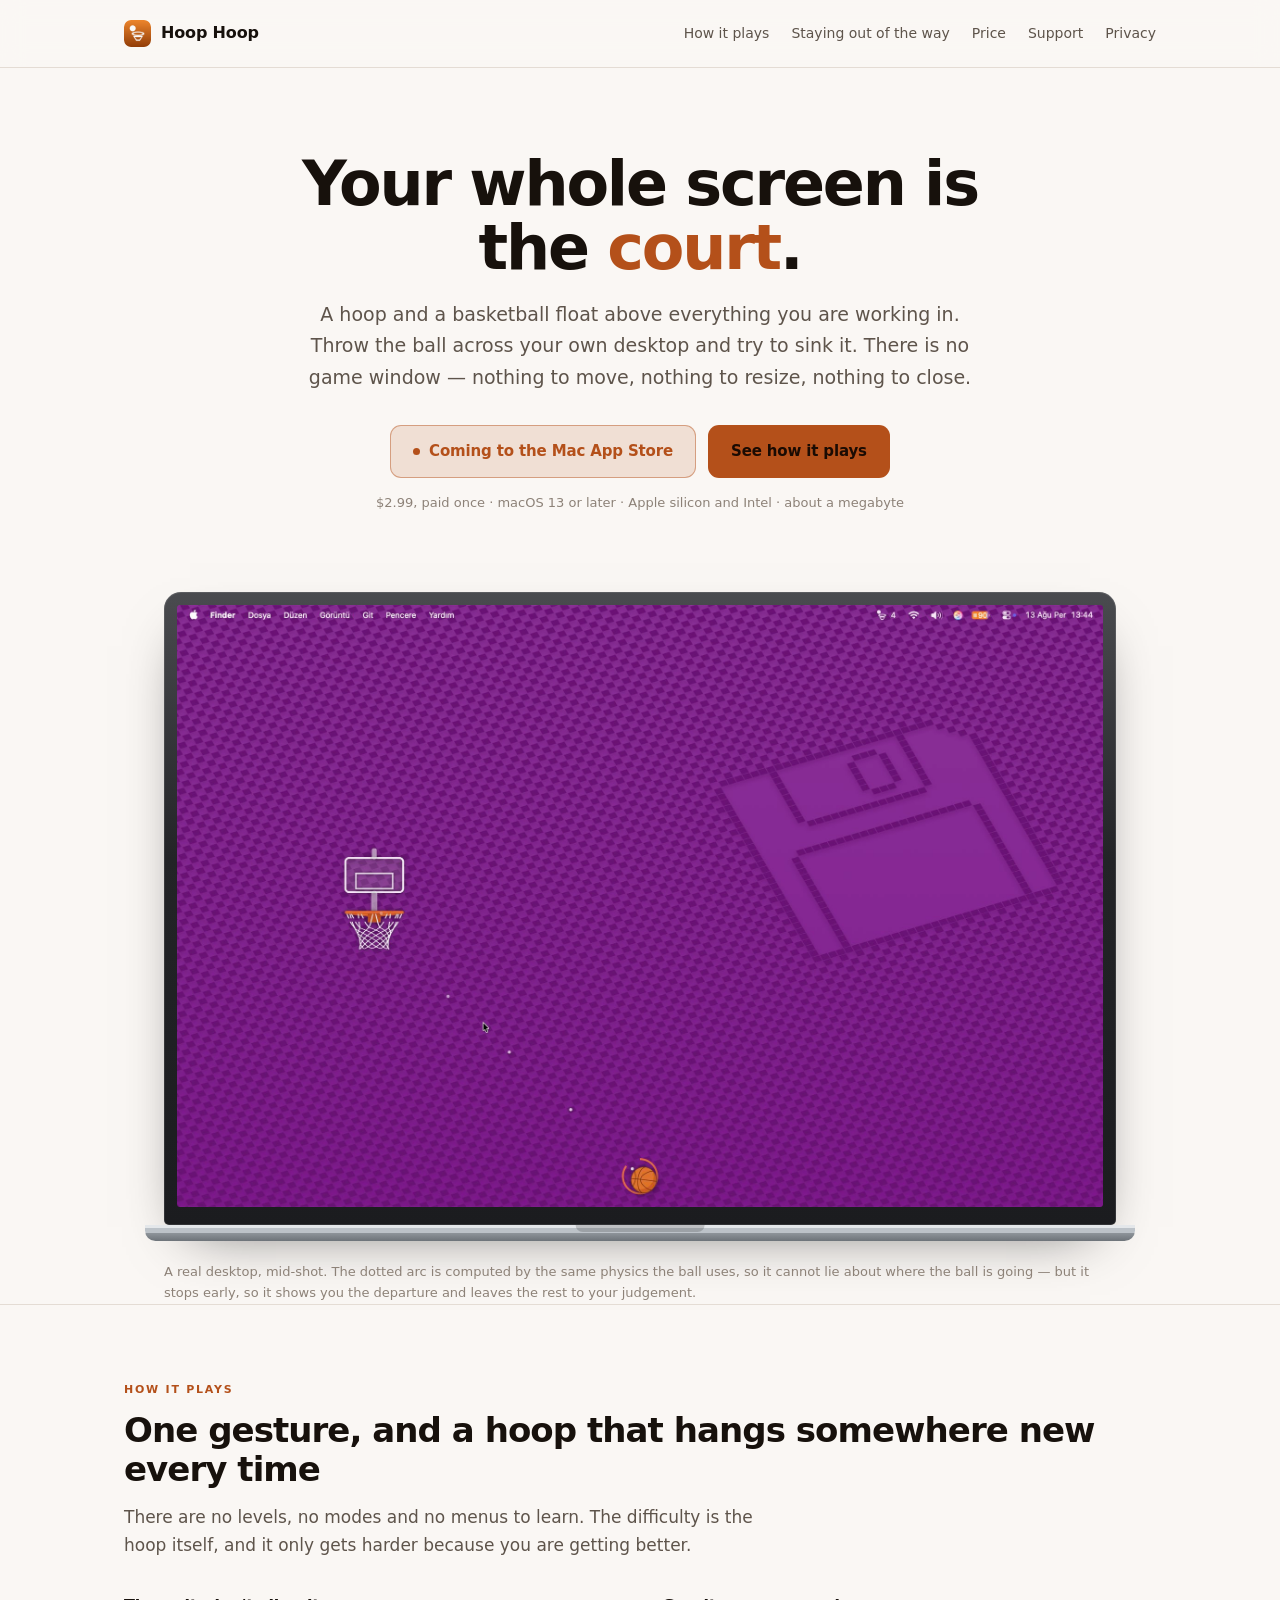
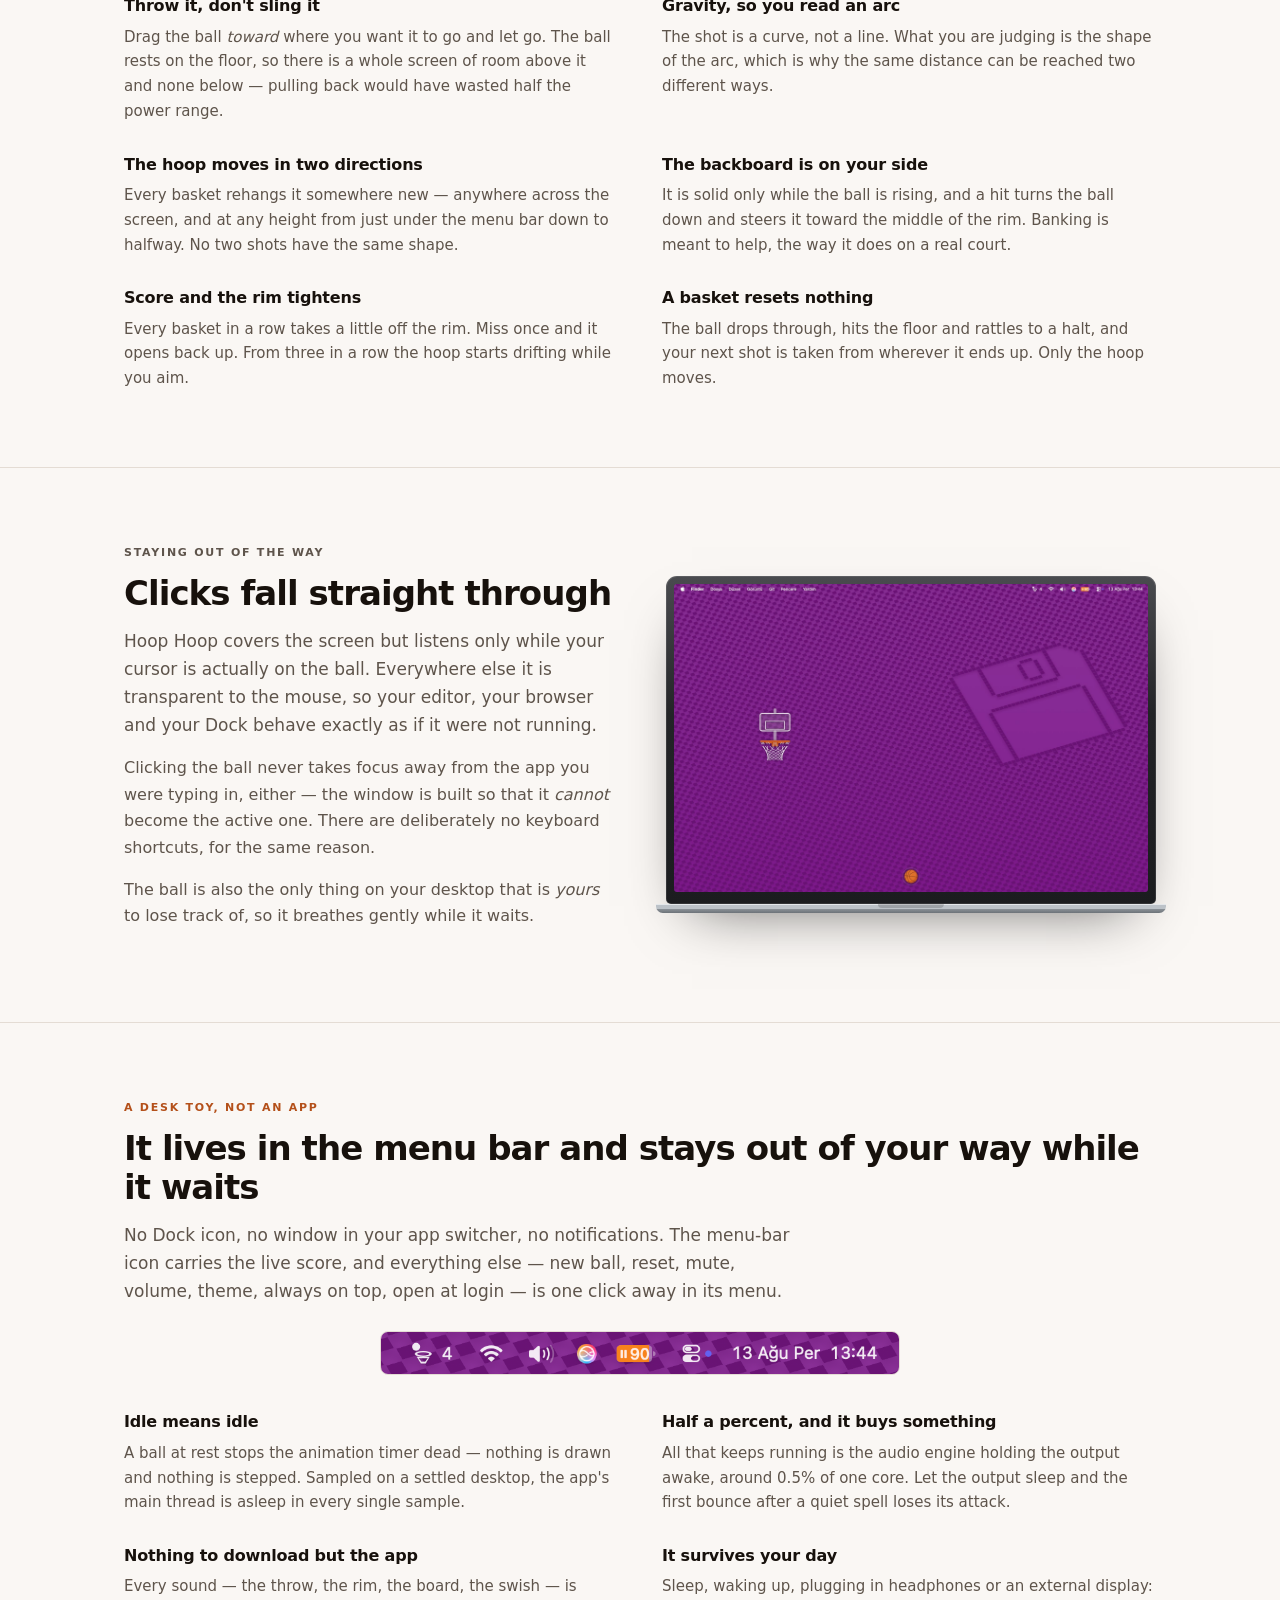
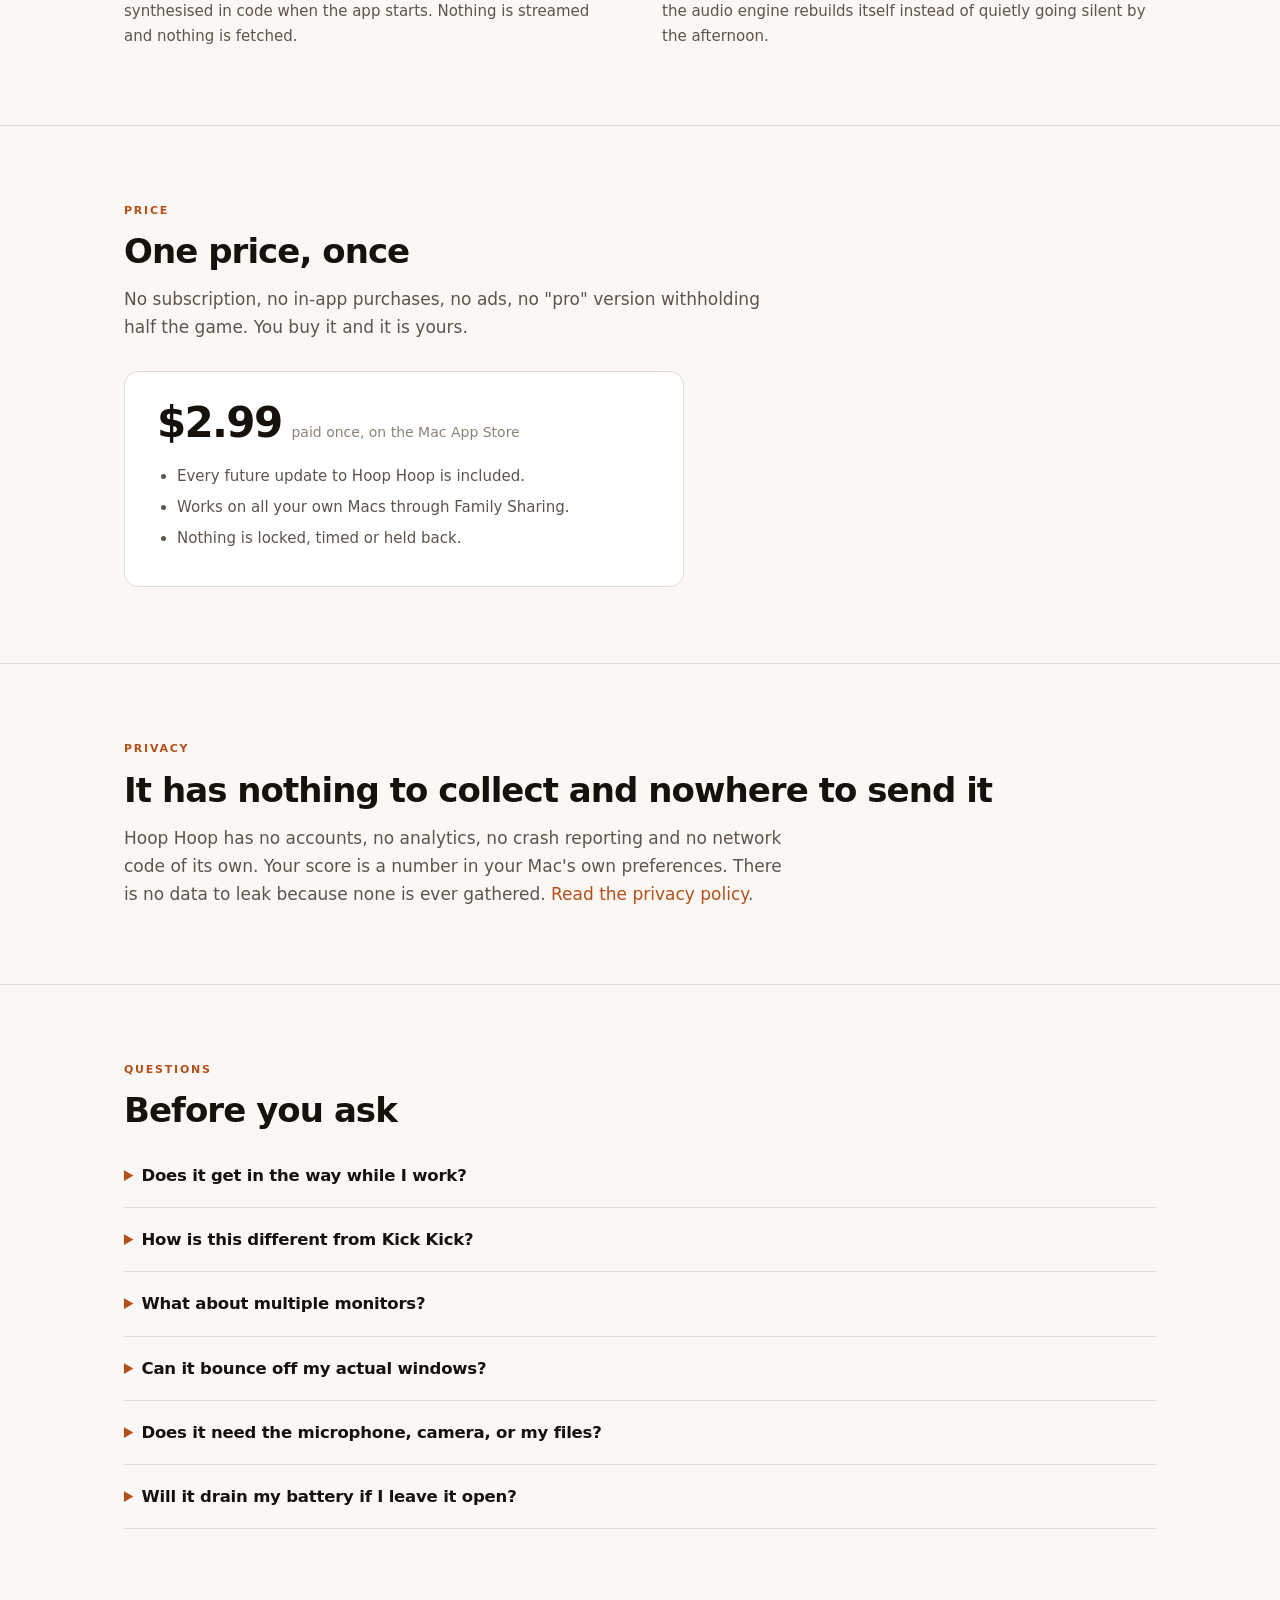
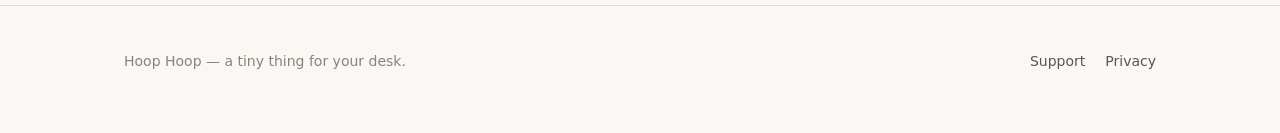
==== commit be62bd04: "Site: sync from the app repository (7b565cc)" ====
--- a/index.html
+++ b/index.html
@@ -46,7 +46,7 @@
   <figure>
     <div class="mac">
       <div class="mac-lid">
-        <img class="shot" src="img/hero.jpg" alt="A clean purple Mac desktop with a basketball hoop hanging on the right, partway down the screen, and the ball resting at the bottom centre mid-throw, ringed in orange, a dotted arc running diagonally from the ball up toward the hoop.">
+        <img class="shot" src="img/hero.jpg" alt="A clean purple Mac desktop with a basketball hoop hanging on the left, partway down the screen, and the ball resting at the bottom centre mid-throw, ringed in orange, a dotted arc running diagonally from the ball up toward the hoop.">
       </div>
       <div class="mac-base"></div>
     </div>
@@ -126,7 +126,7 @@
     <figure>
       <div class="mac">
         <div class="mac-lid">
-          <img class="shot" src="img/idle.jpg" alt="The hoop hanging quietly on the right of an otherwise empty desktop, the ball at rest along the bottom edge.">
+          <img class="shot" src="img/idle.jpg" alt="The hoop hanging quietly on the left of an otherwise empty desktop, the ball at rest along the bottom edge.">
         </div>
         <div class="mac-base"></div>
       </div>
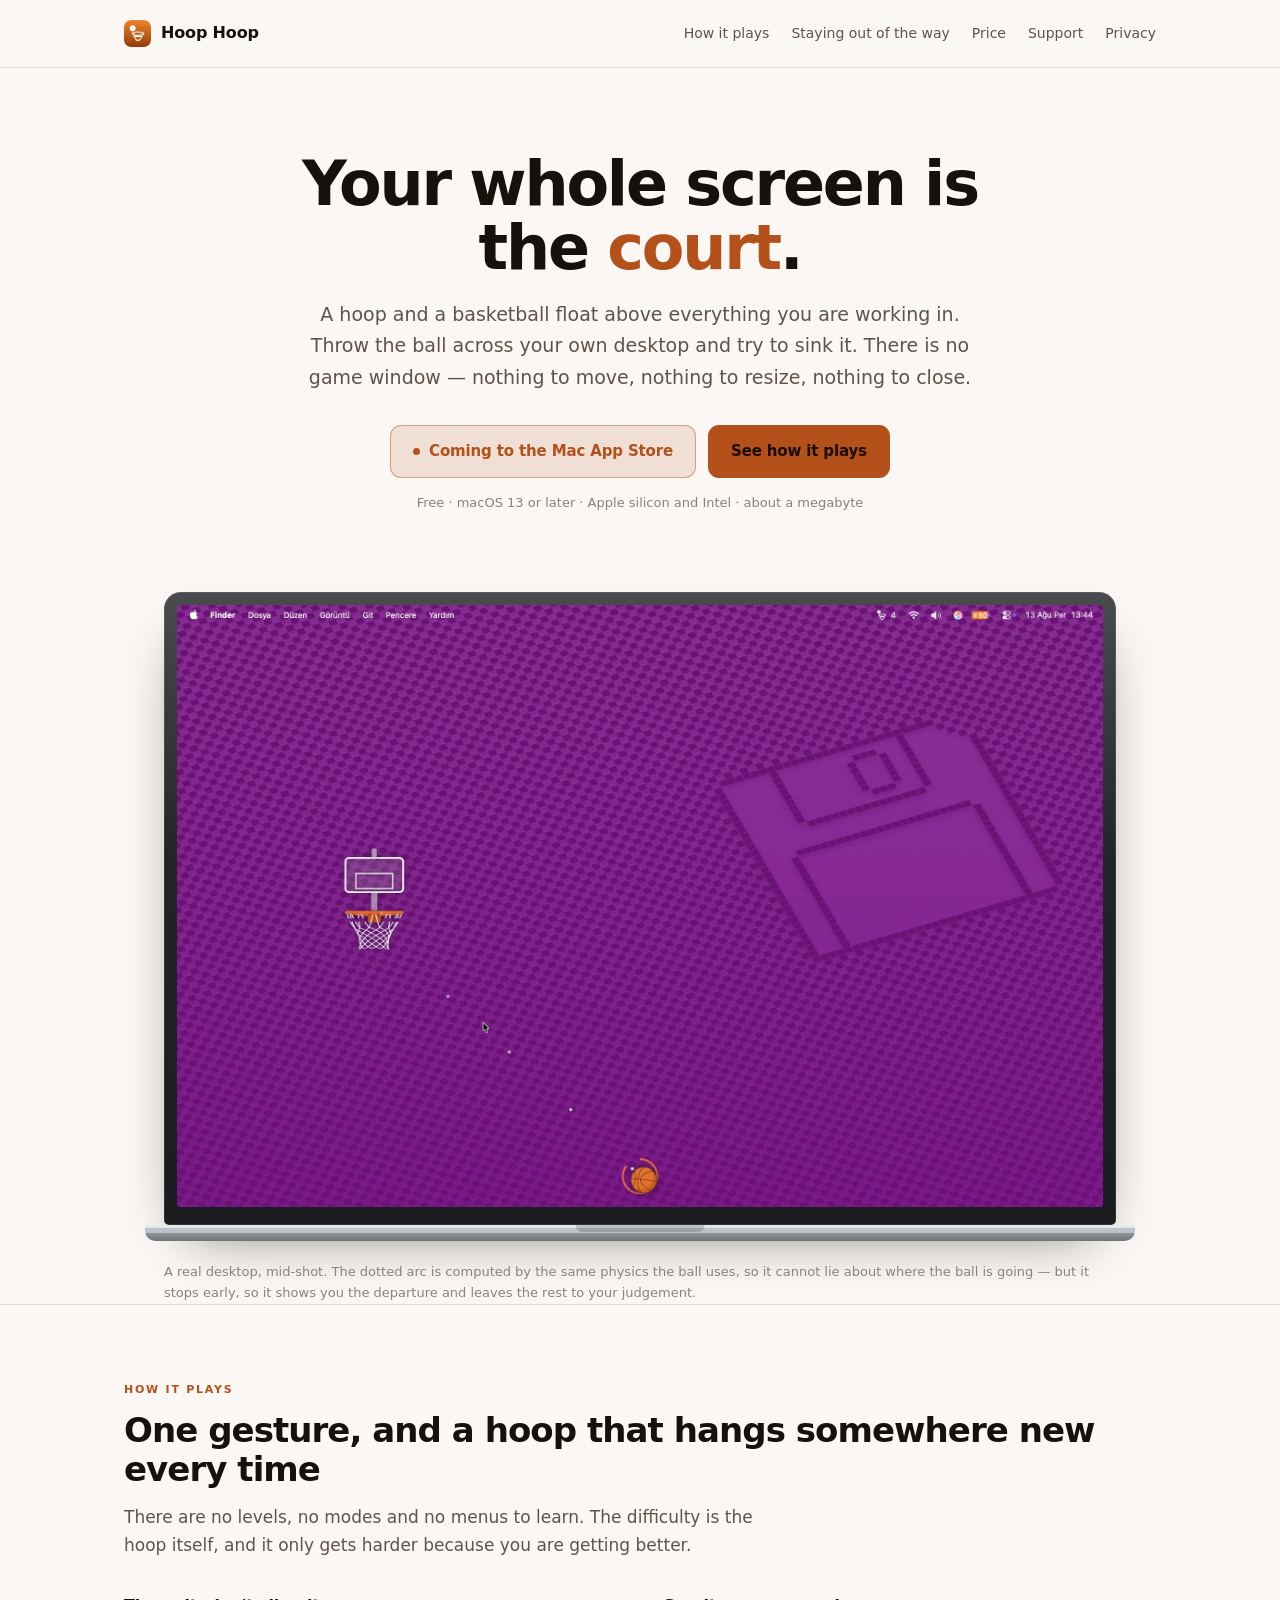
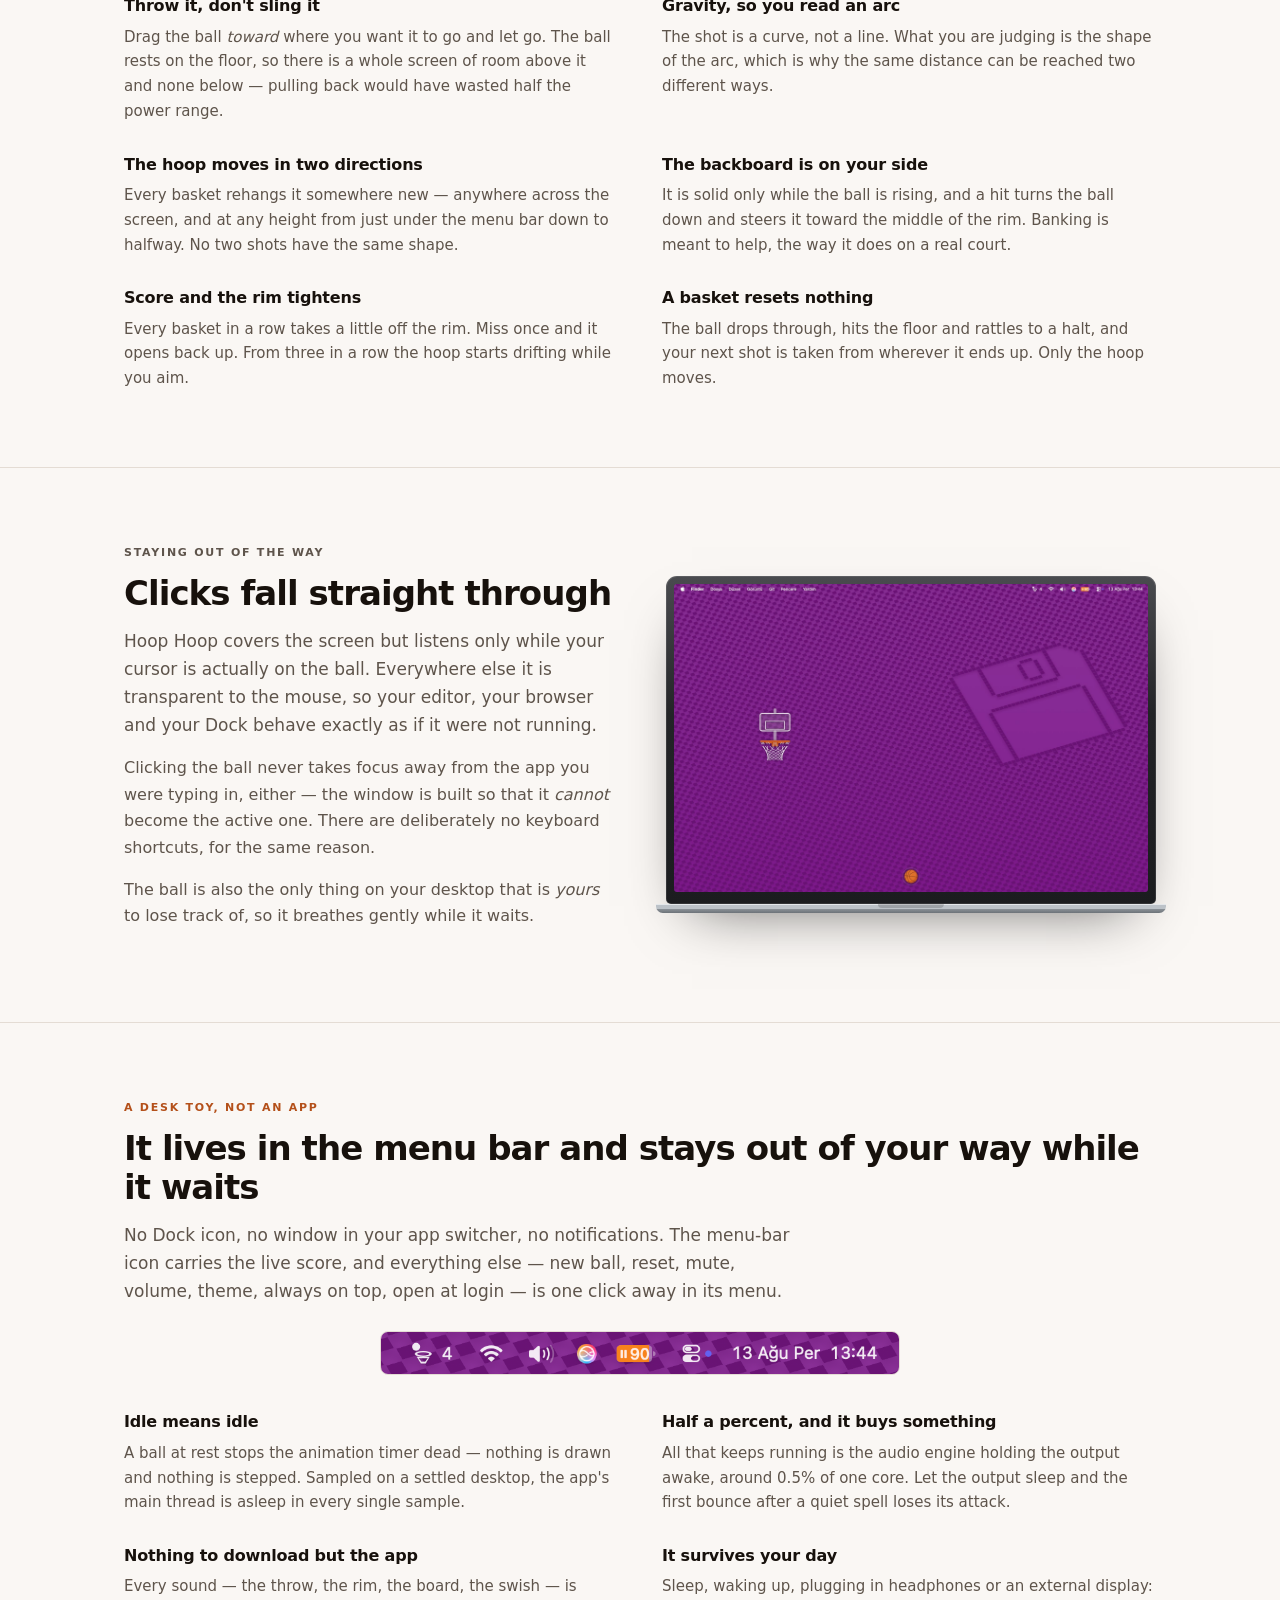
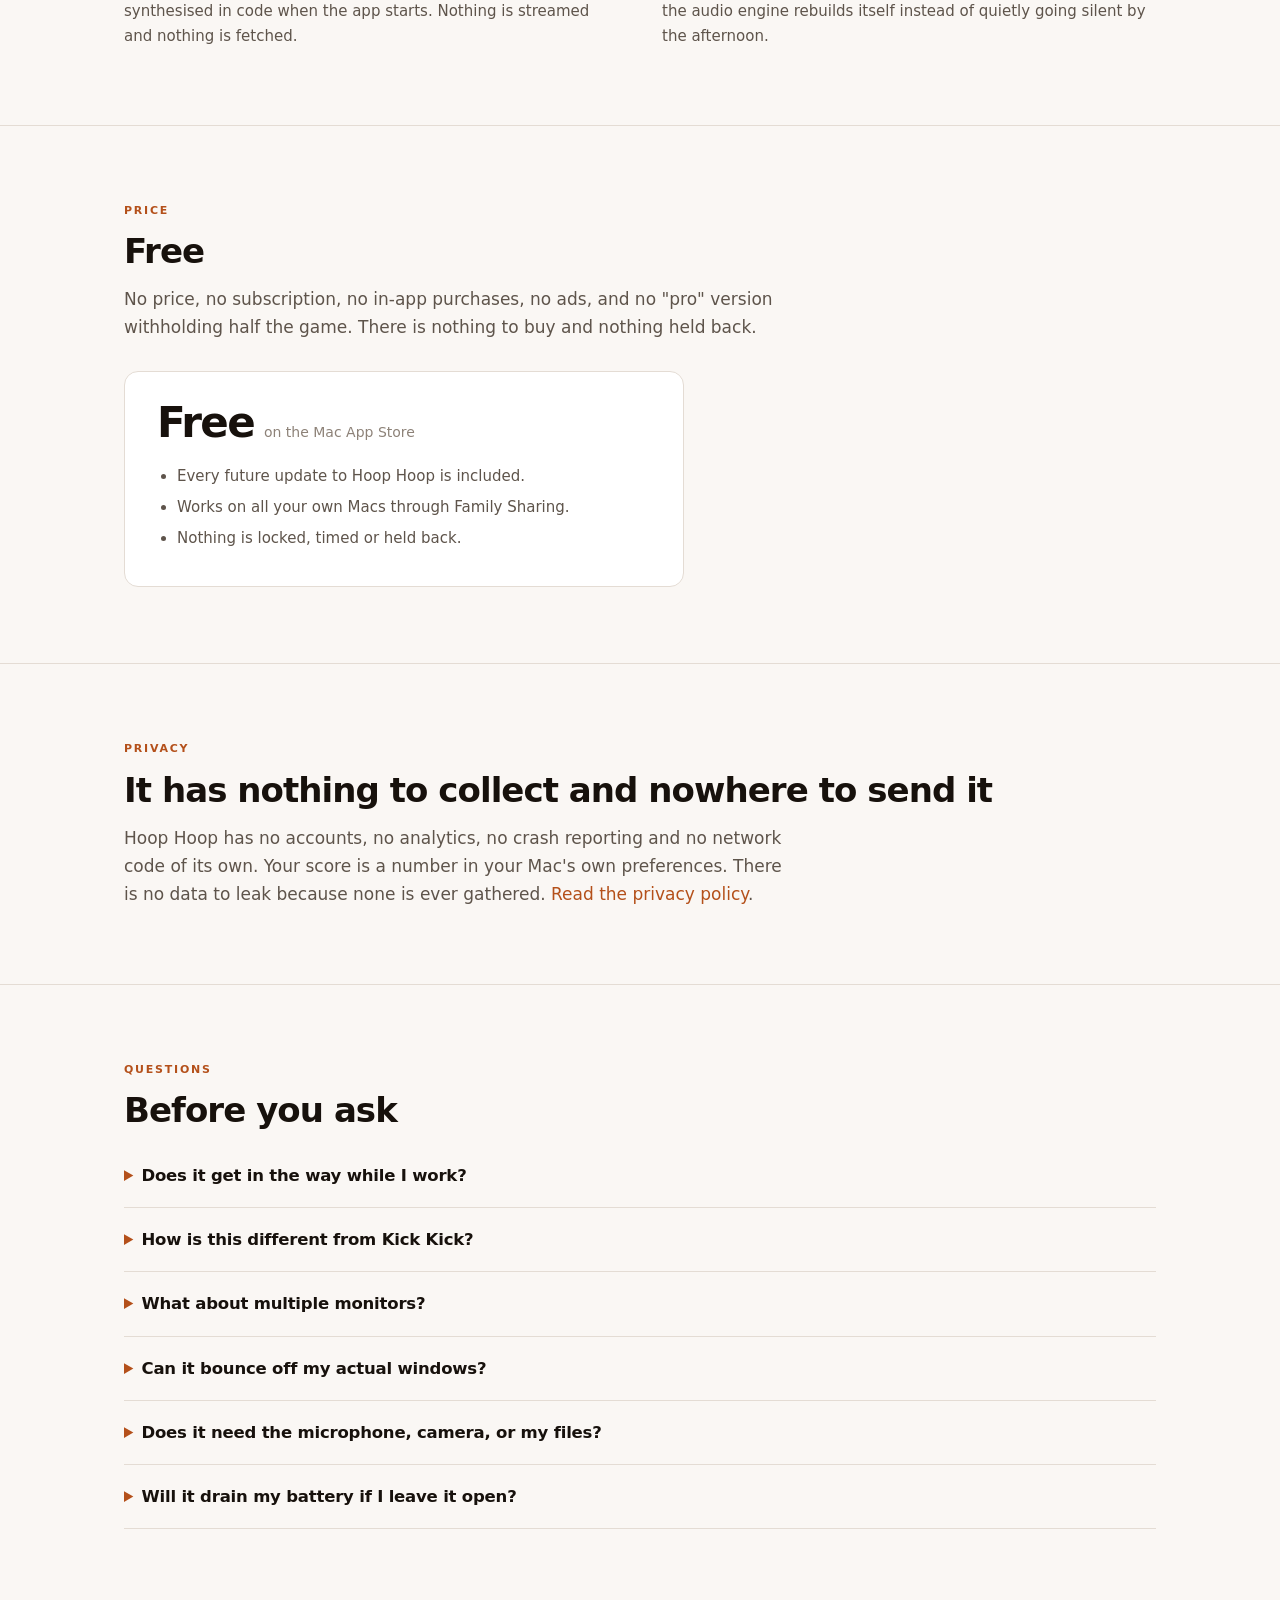
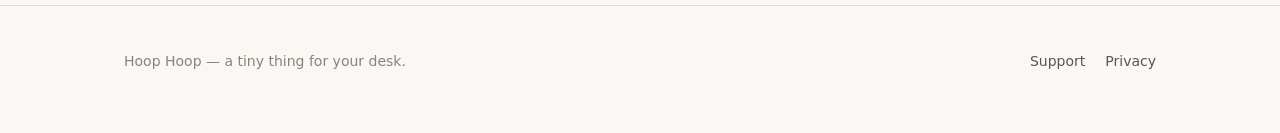
==== commit 8fa9e838: "Site: sync from the app repository (ea3b228)" ====
--- a/index.html
+++ b/index.html
@@ -39,7 +39,7 @@
     <span class="btn btn-soon">Coming to the Mac App Store</span>
     <a class="btn btn-primary" href="#how">See how it plays</a>
   </div>
-  <p class="cta-note">$2.99, paid once · macOS 13 or later · Apple silicon and Intel · about a megabyte</p>
+  <p class="cta-note">Free · macOS 13 or later · Apple silicon and Intel · about a megabyte</p>
 </div>
 
 <div class="wrap stage">
@@ -173,15 +173,15 @@
 <section id="price">
   <div class="wrap">
     <p class="eyebrow">Price</p>
-    <h2>One price, once</h2>
-    <p>
-      No subscription, no in-app purchases, no ads, no "pro" version withholding half the game. You buy
-      it and it is yours.
+    <h2>Free</h2>
+    <p>
+      No price, no subscription, no in-app purchases, no ads, and no "pro" version withholding half
+      the game. There is nothing to buy and nothing held back.
     </p>
     <div class="price-card">
       <div class="price-tag">
-        <span class="amount">$2.99</span>
-        <span class="once">paid once, on the Mac App Store</span>
+        <span class="amount">Free</span>
+        <span class="once">on the Mac App Store</span>
       </div>
       <ul>
         <li>Every future update to Hoop Hoop is included.</li>
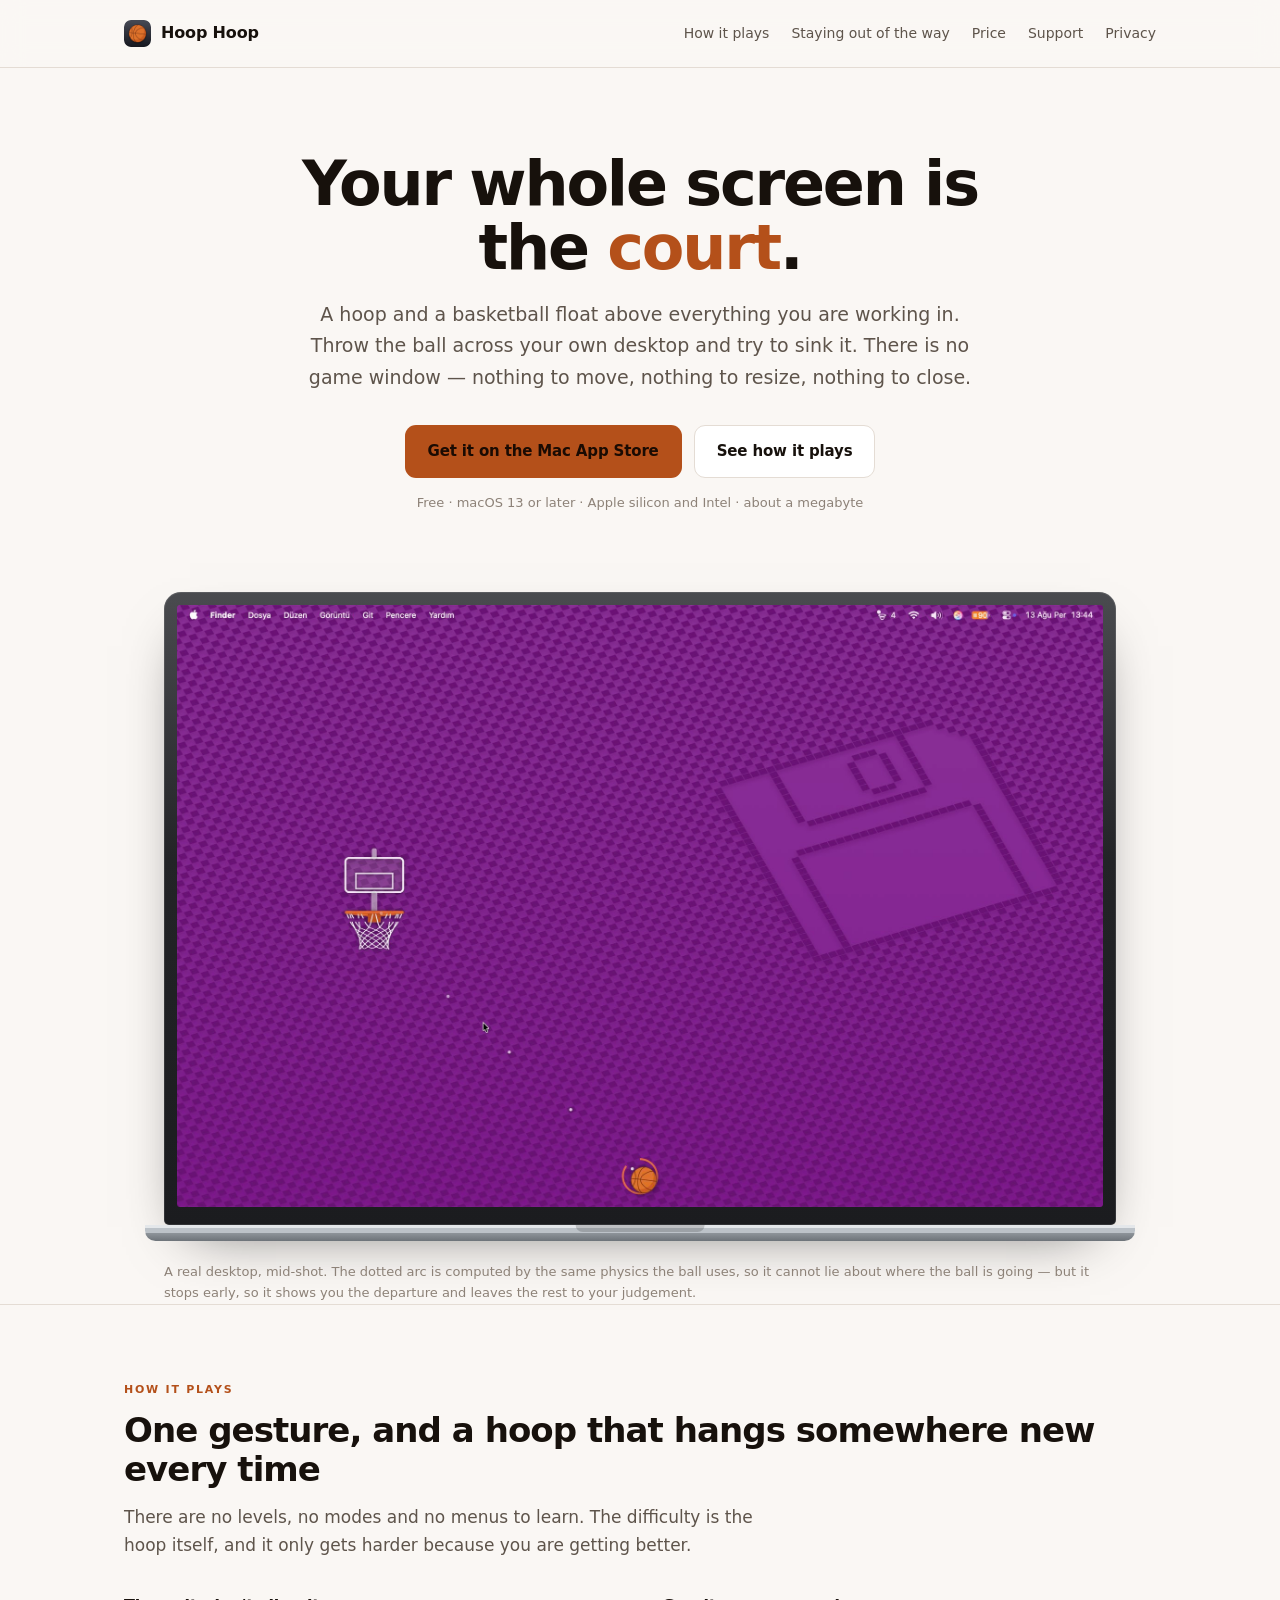
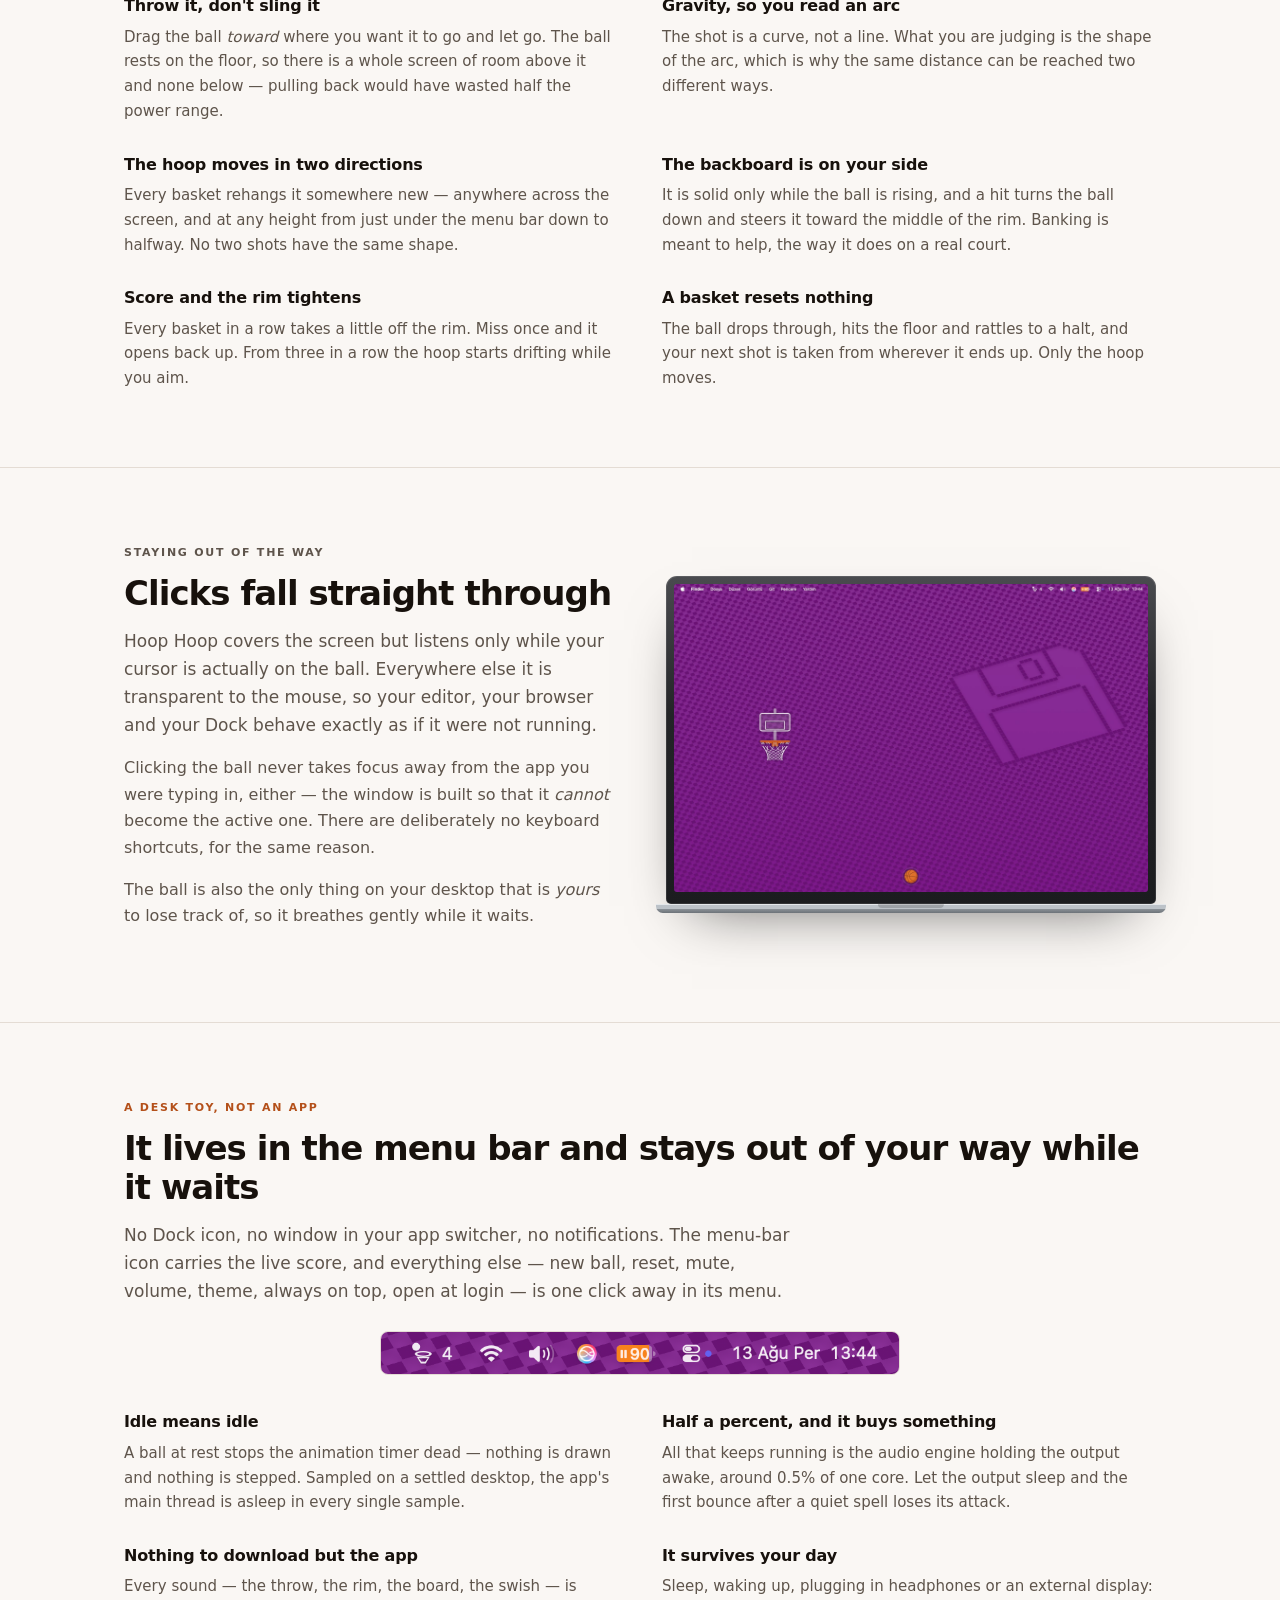
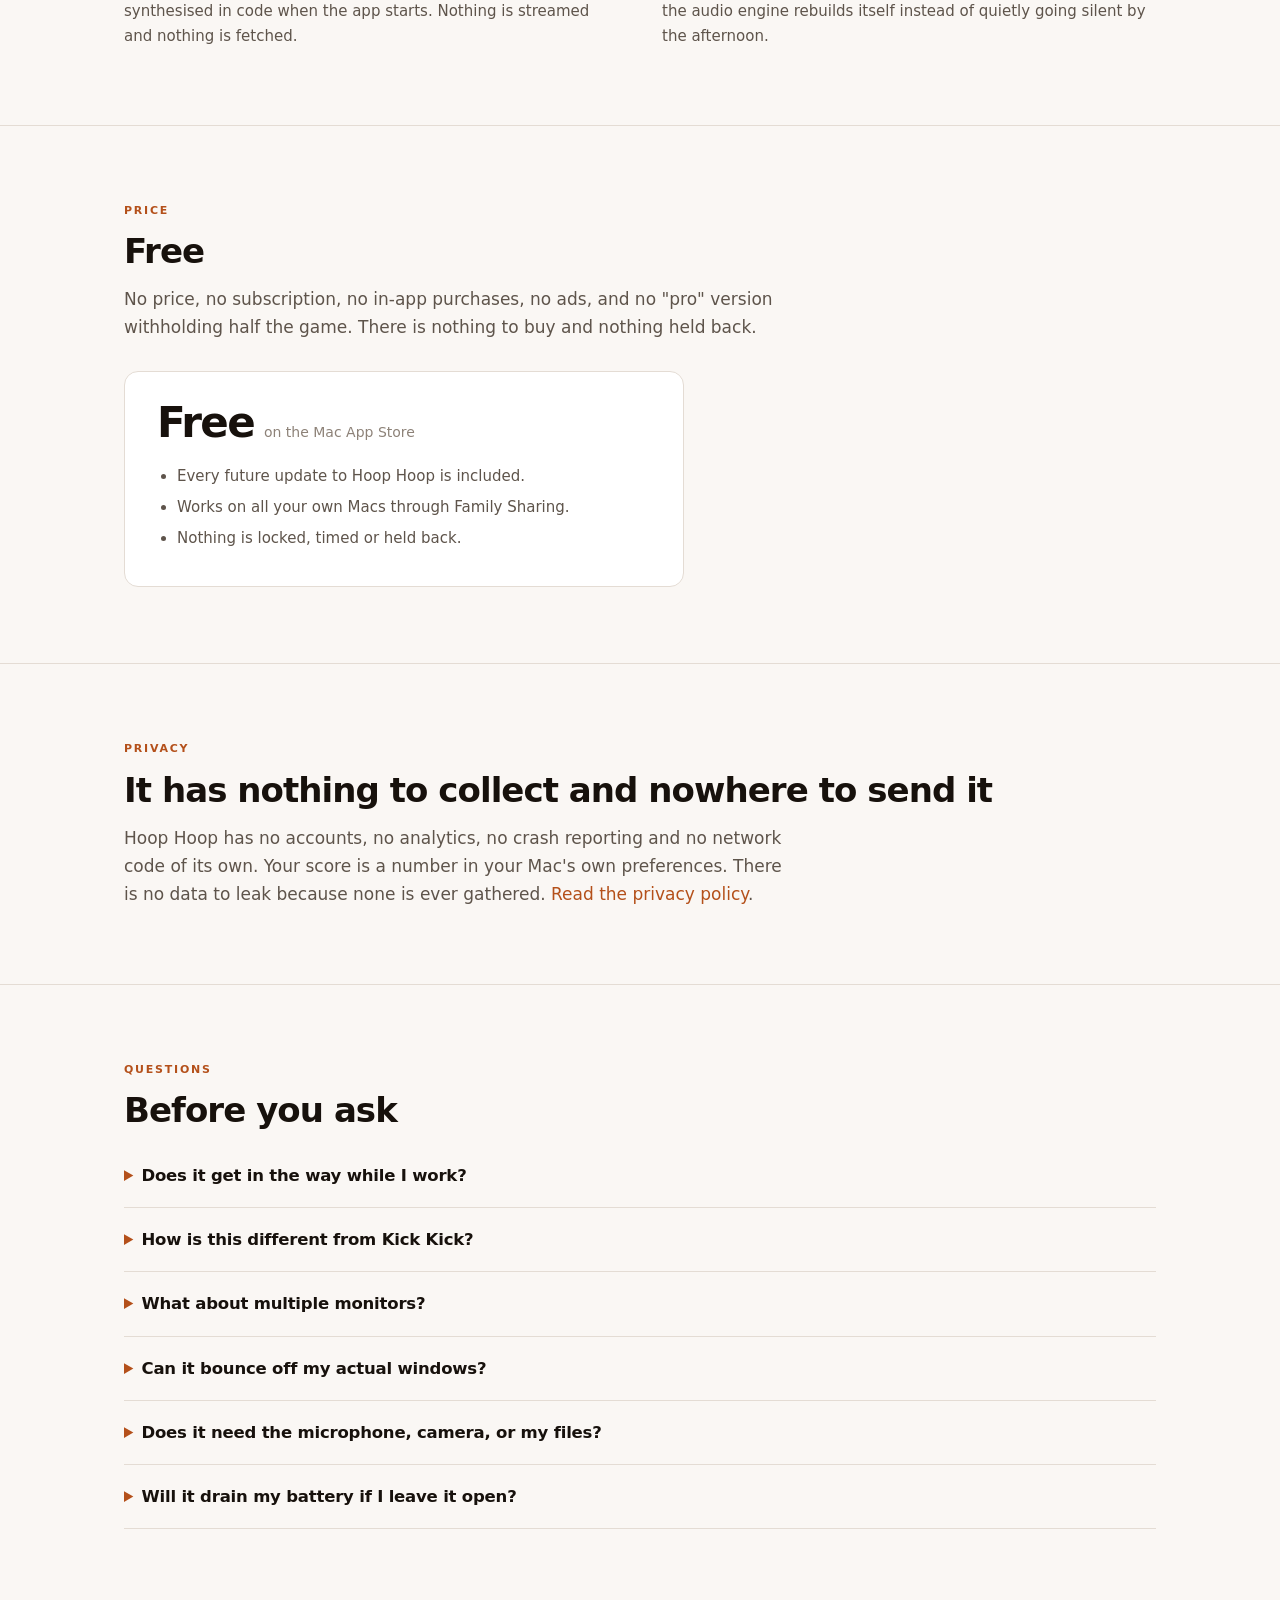
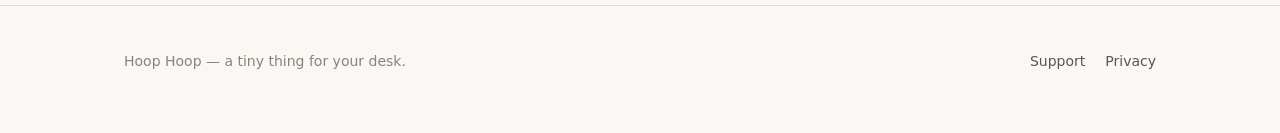
==== commit a2d91fa2: "Site: sync from the app repository (299ce5b)" ====
--- a/index.html
+++ b/index.html
@@ -36,8 +36,8 @@
     to close.
   </p>
   <div class="cta">
-    <span class="btn btn-soon">Coming to the Mac App Store</span>
-    <a class="btn btn-primary" href="#how">See how it plays</a>
+    <a class="btn btn-primary" href="https://apps.apple.com/app/id6801598264">Get it on the Mac App Store</a>
+    <a class="btn btn-ghost" href="#how">See how it plays</a>
   </div>
   <p class="cta-note">Free · macOS 13 or later · Apple silicon and Intel · about a megabyte</p>
 </div>
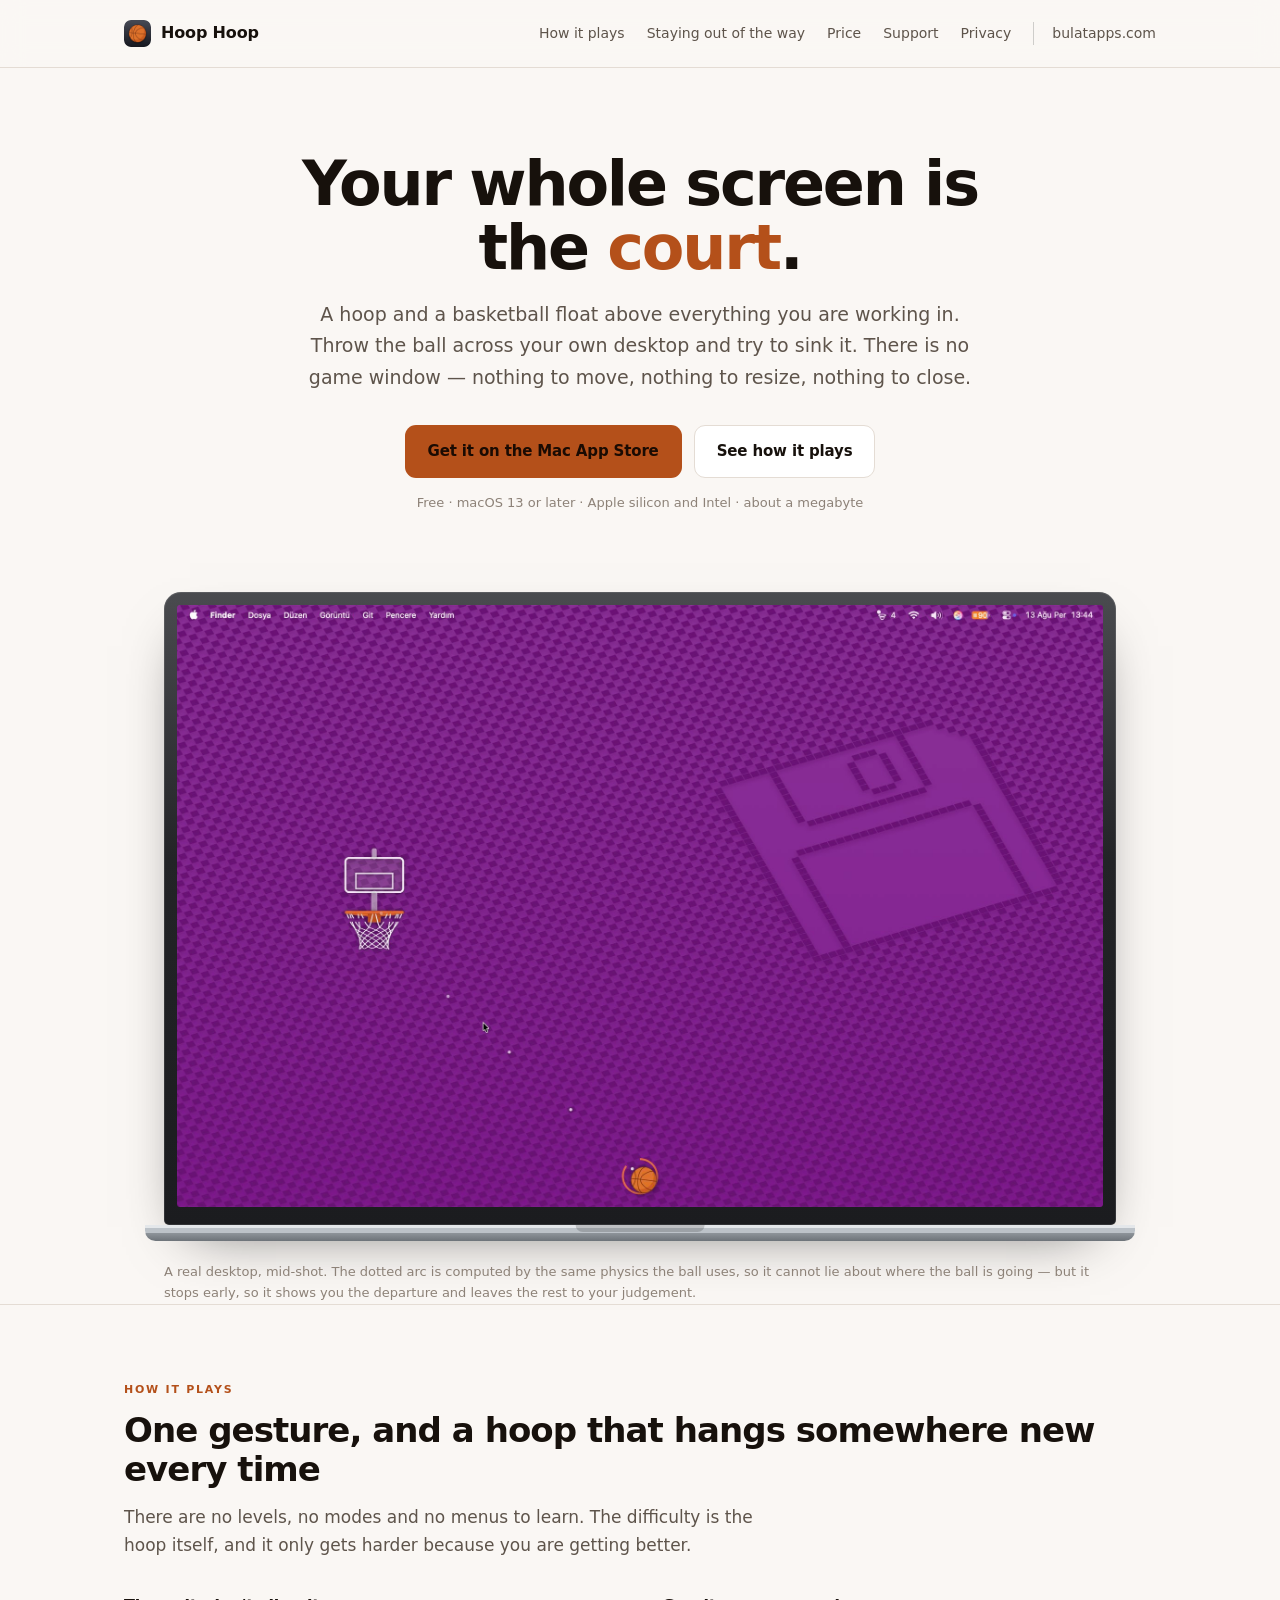
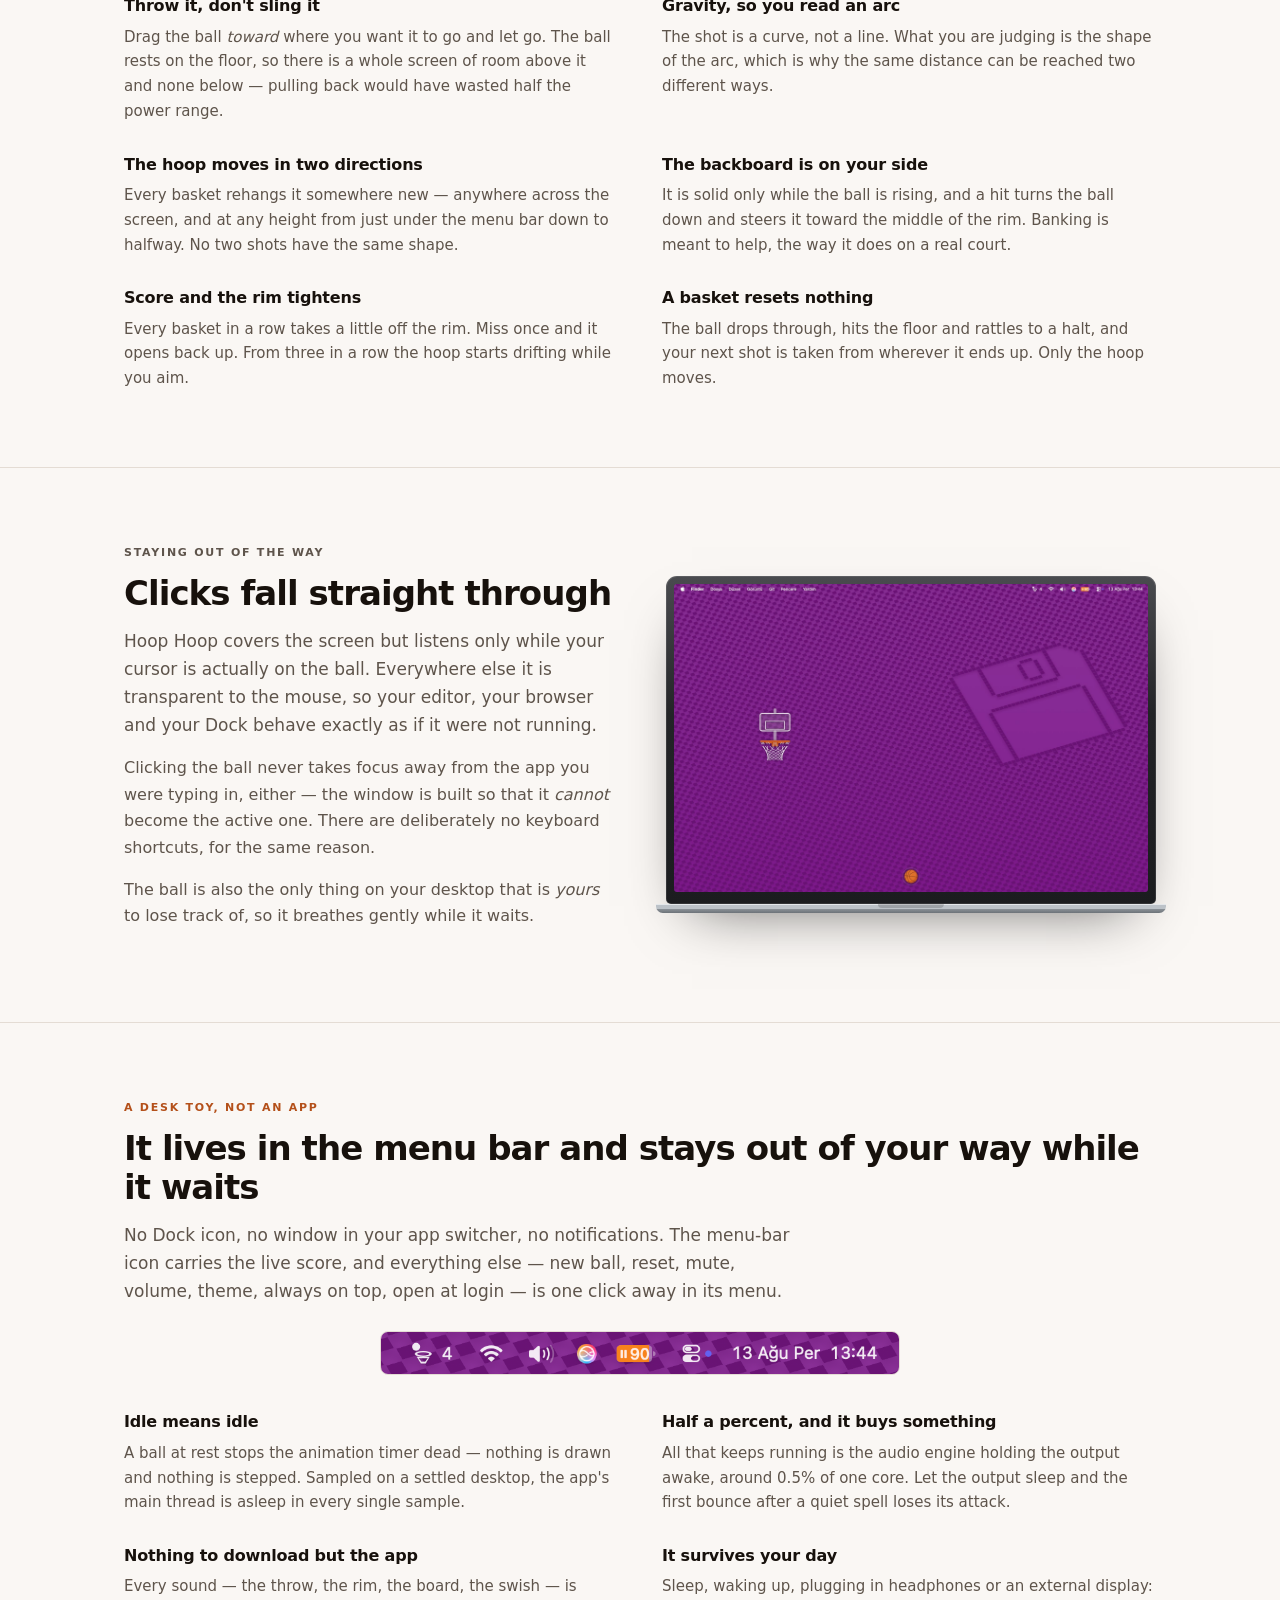
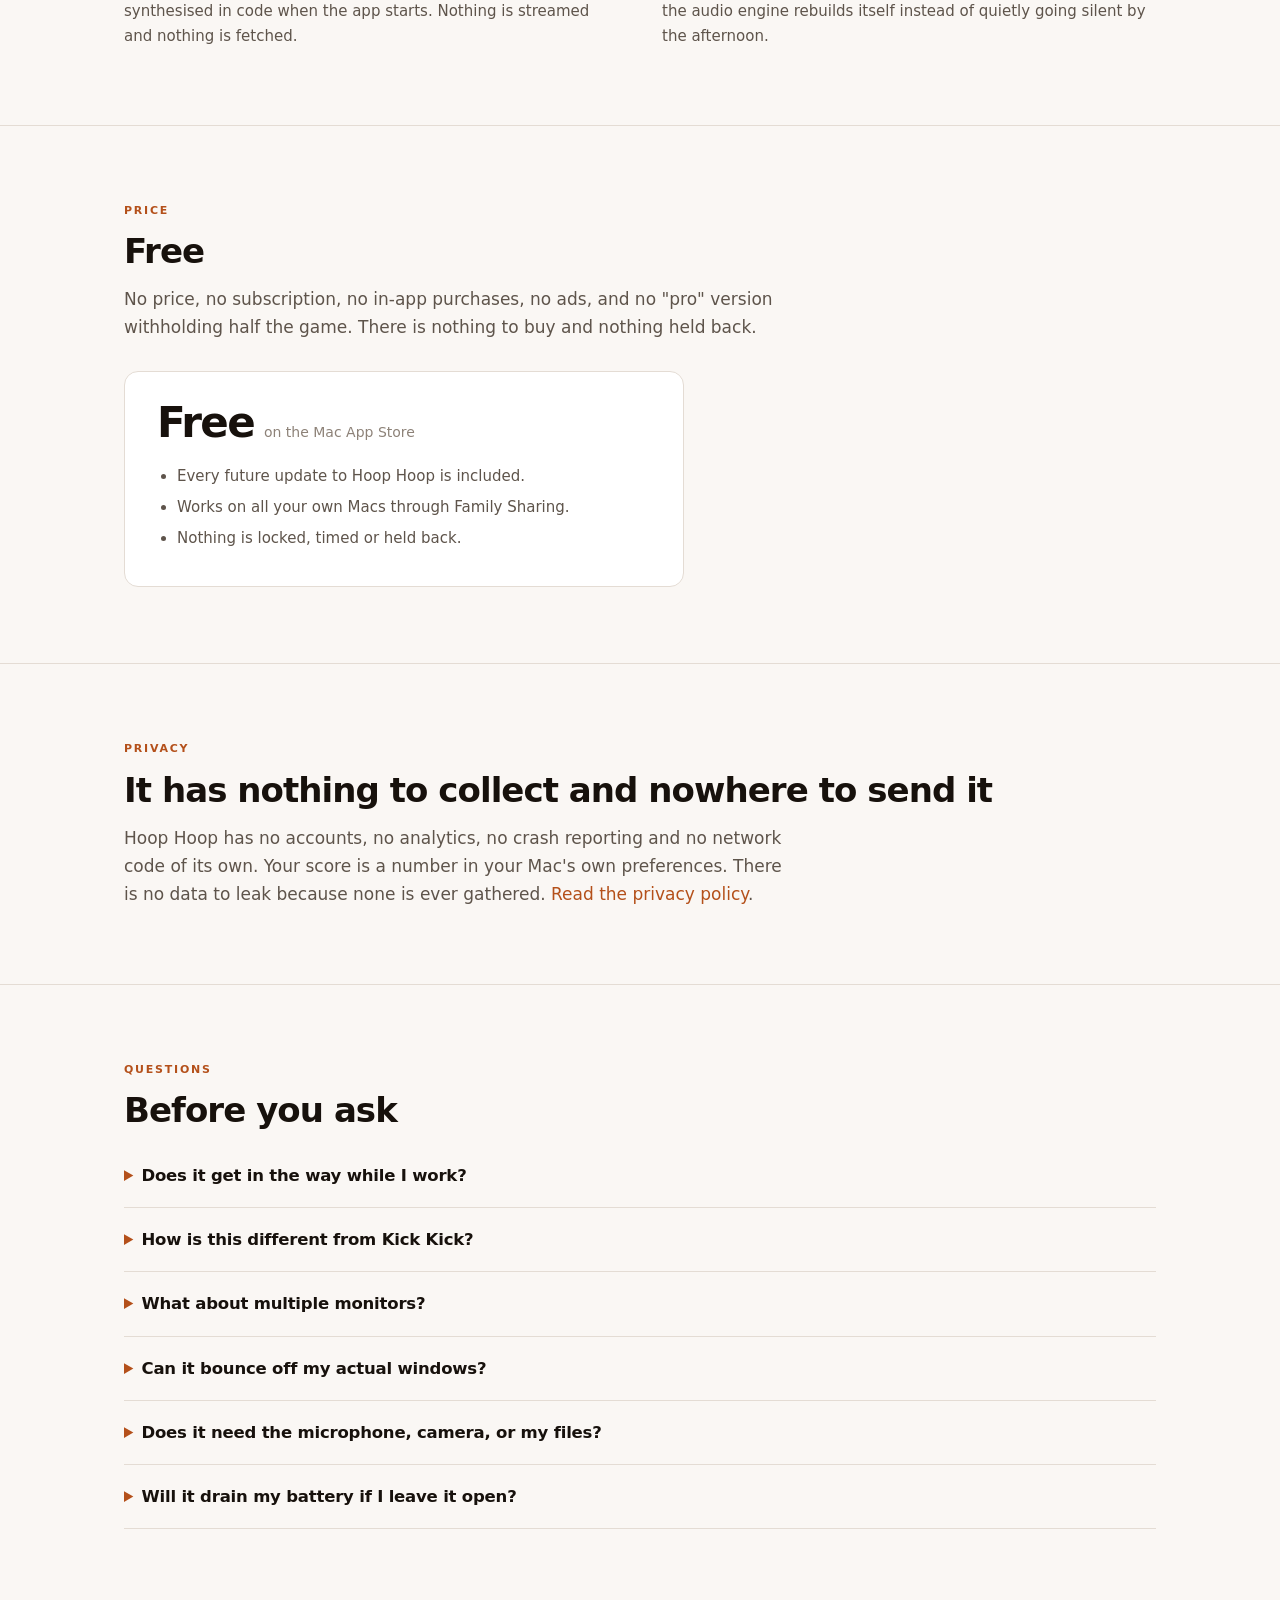
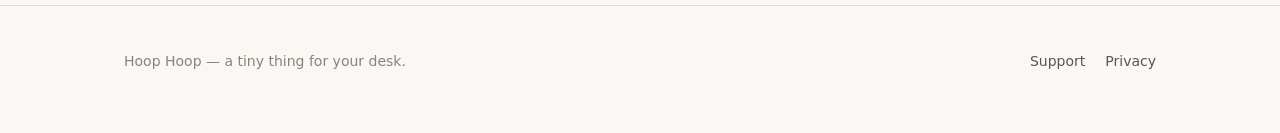
==== commit f77d4354: "Site: sync from the app repository (5c3f3eb)" ====
--- a/index.html
+++ b/index.html
@@ -22,6 +22,7 @@
       <a href="#price">Price</a>
       <a href="support.html">Support</a>
       <a href="privacy.html">Privacy</a>
+      <a class="hub" href="https://bulatapps.com/">bulatapps.com</a>
     </nav>
   </div>
 </header>
--- a/style.css
+++ b/style.css
@@ -224,5 +224,11 @@
     .feature { gap: 30px; }
     section { padding: 56px 0; }
     .hero { padding: 58px 0 16px; }
-    header nav { display: none; }
-}
+    header nav a:not(.hub) { display: none; }
+    header nav a.hub { padding-left: 0; border-left: 0; }
+}
+
+/* bulatapps.com — the way out to the other apps. Last in the nav, set off by a hairline, and the one
+   link that stays when the nav folds away on a phone: a visitor who came for this app is the one
+   who has not seen the others yet. */
+header nav a.hub { padding-left: 18px; border-left: 1px solid rgba(127,127,127,.35); }
